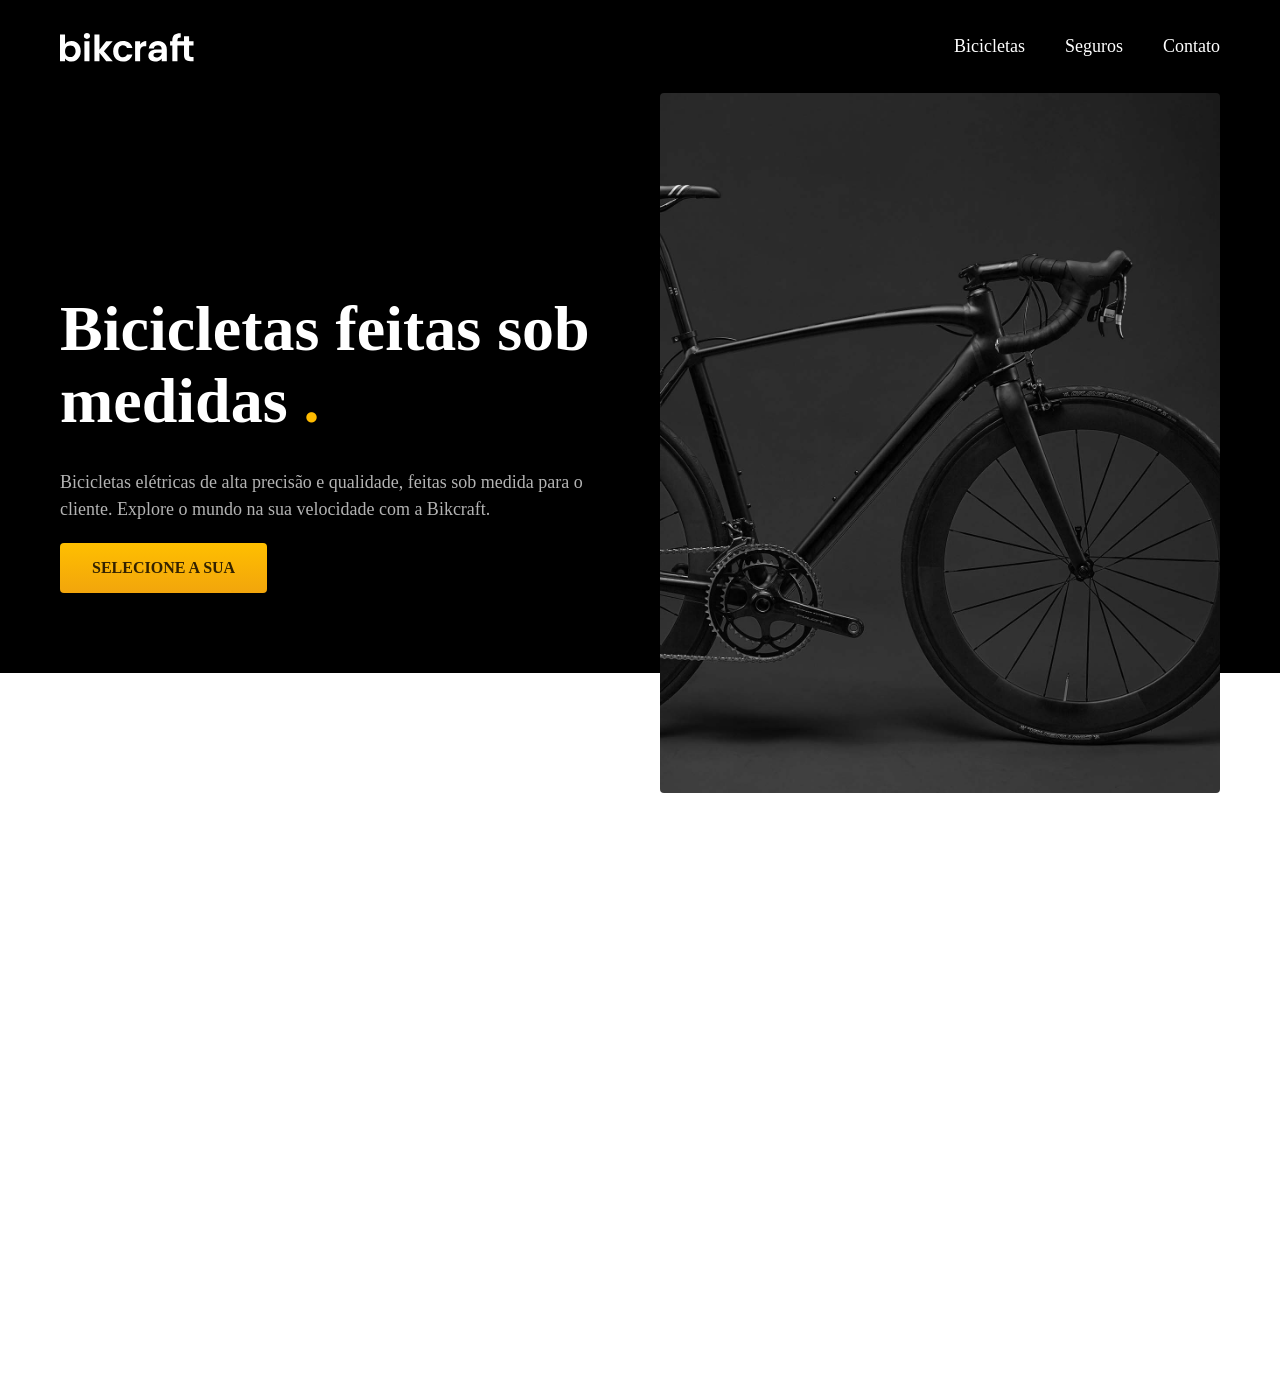
==== index.html @ 127b6e68 "import-css" ====
<!DOCTYPE html>
<html lang="pt-br">

<head>
  <meta charset="UTF-8">
  <meta name="viewport" content="width=device-width, initial-scale=1.0">
  <meta name="description" content="Bicicletas elétricas de alta precisão e qualidade,  feitas sob medida para o cliente. Explore o mundo na sua velocidade com a Bikcraft">
  <title>Bikcraft - Bicicletas Elétricas</title>
  <link rel="stylesheet" href="./css/style.css">
  <!-- <link rel="preconnect" href="https://fonts.googleapis.com">
  <link rel="preconnect" href="https://fonts.gstatic.com" crossorigin>
  <link href="https://fonts.googleapis.com/css2?family=Poppins:wght@400;600&family=Roboto:wdth,wght@400;500&display=swap" rel="stylesheet"> -->

</head>

<body>
  <header class="header-bg">
    <div class="header">
      <a href="./">
        <img src="./img/bikcraft.svg" alt="Bikcraft">
      </a>
      <nav aria-label="primaria">
        <ul class="header-menu">
          <li><a href="./bicicletas.html">Bicicletas</a></li>
          <li><a href="./seguros.html">Seguros</a></li>
          <li><a href="./contato.html">Contato</a></li>
        </ul>
      </nav>
    </div>
  </header>

  <main class="introducao-bg">
    <div class="introducao">
      <div class="introducao-conteudo">
        <h1>Bicicletas feitas sob medidas <span>.</span></h1>
        <p>Bicicletas elétricas de alta precisão e qualidade, feitas sob medida para o cliente. Explore o mundo na sua velocidade com a Bikcraft.</p>
        <a class="botao" href="./bicicleta.html">Selecione a sua</a>
      </div>
      <div>
        <img src="./img/fotos/introducao.jpg" alt="Bicicleta eletrica preta">
      </div>

    </div>

  </main>

</body>

</html>
---- css/style.css ----
@import url(./global/header.css);
@import url(./global/global.css);
@import url(./utilidades/componentes.css);

/*home*/
@import url(./home/introducao.css);
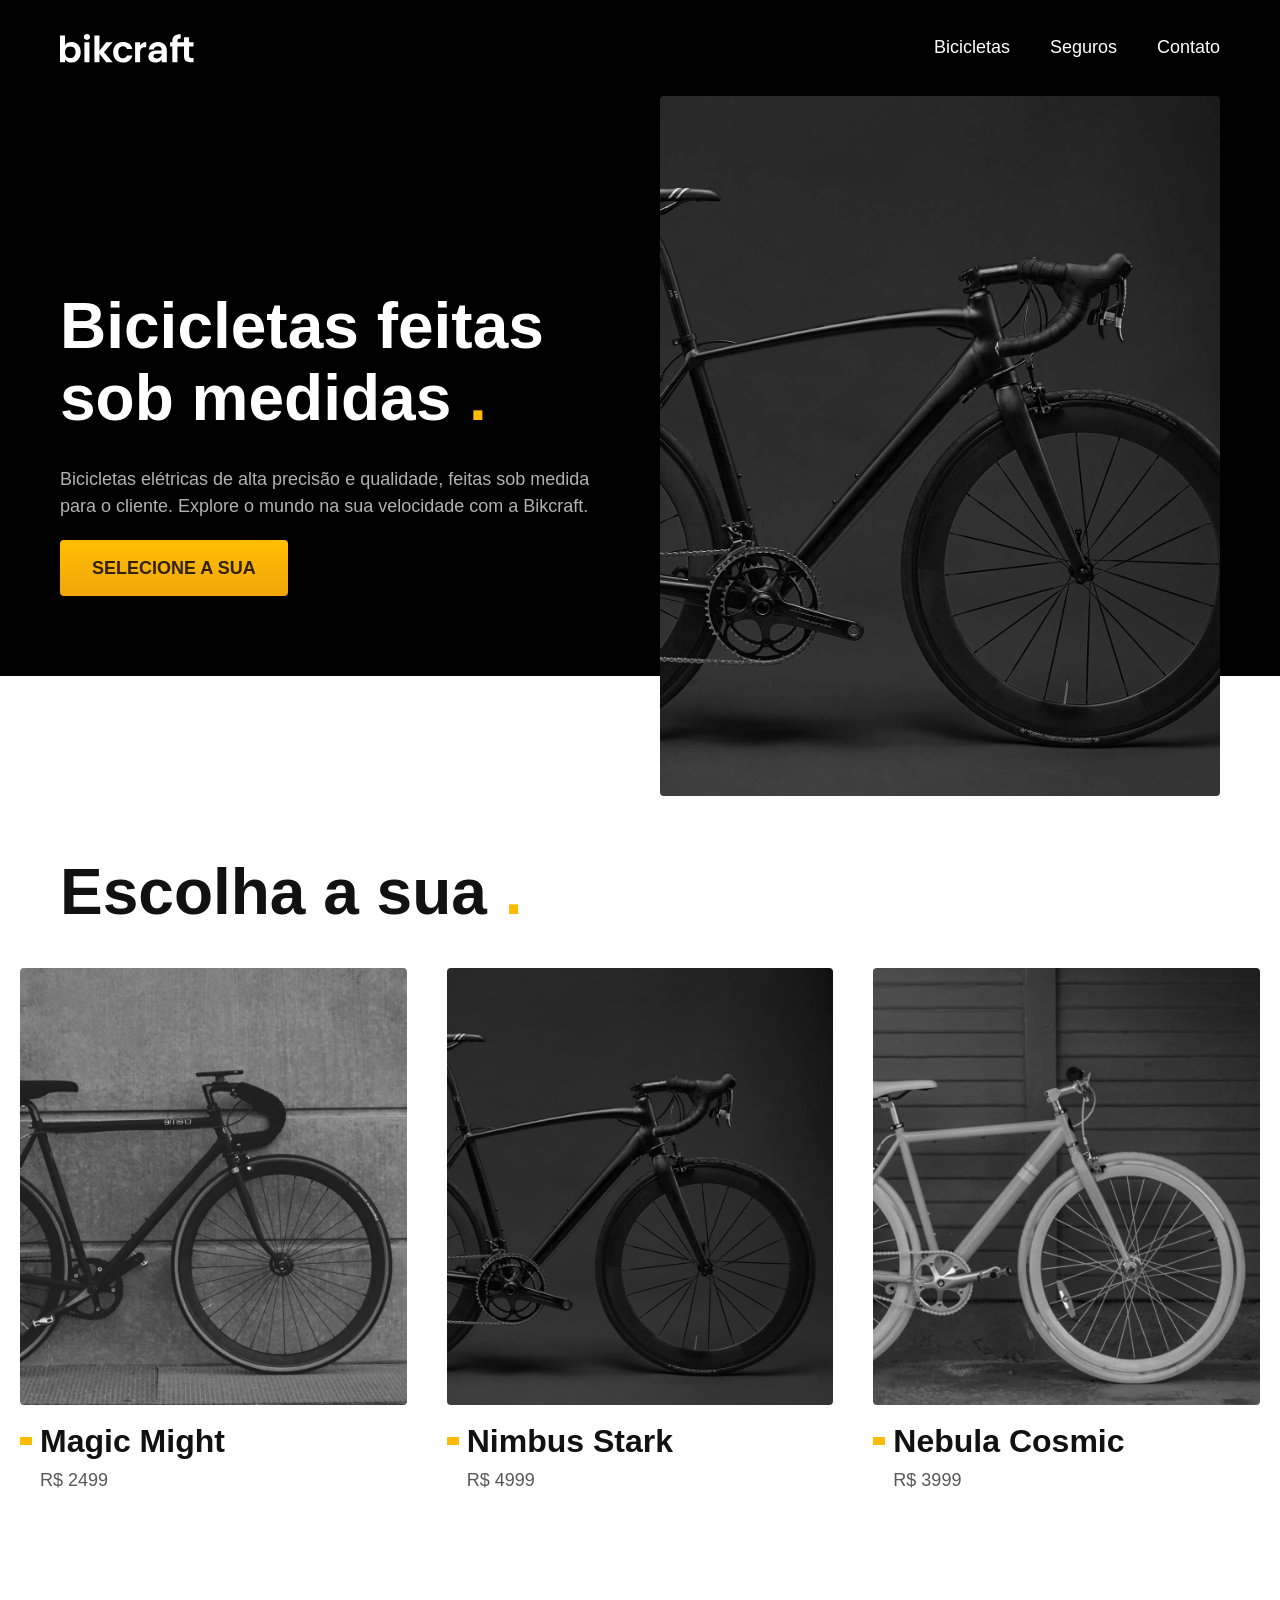
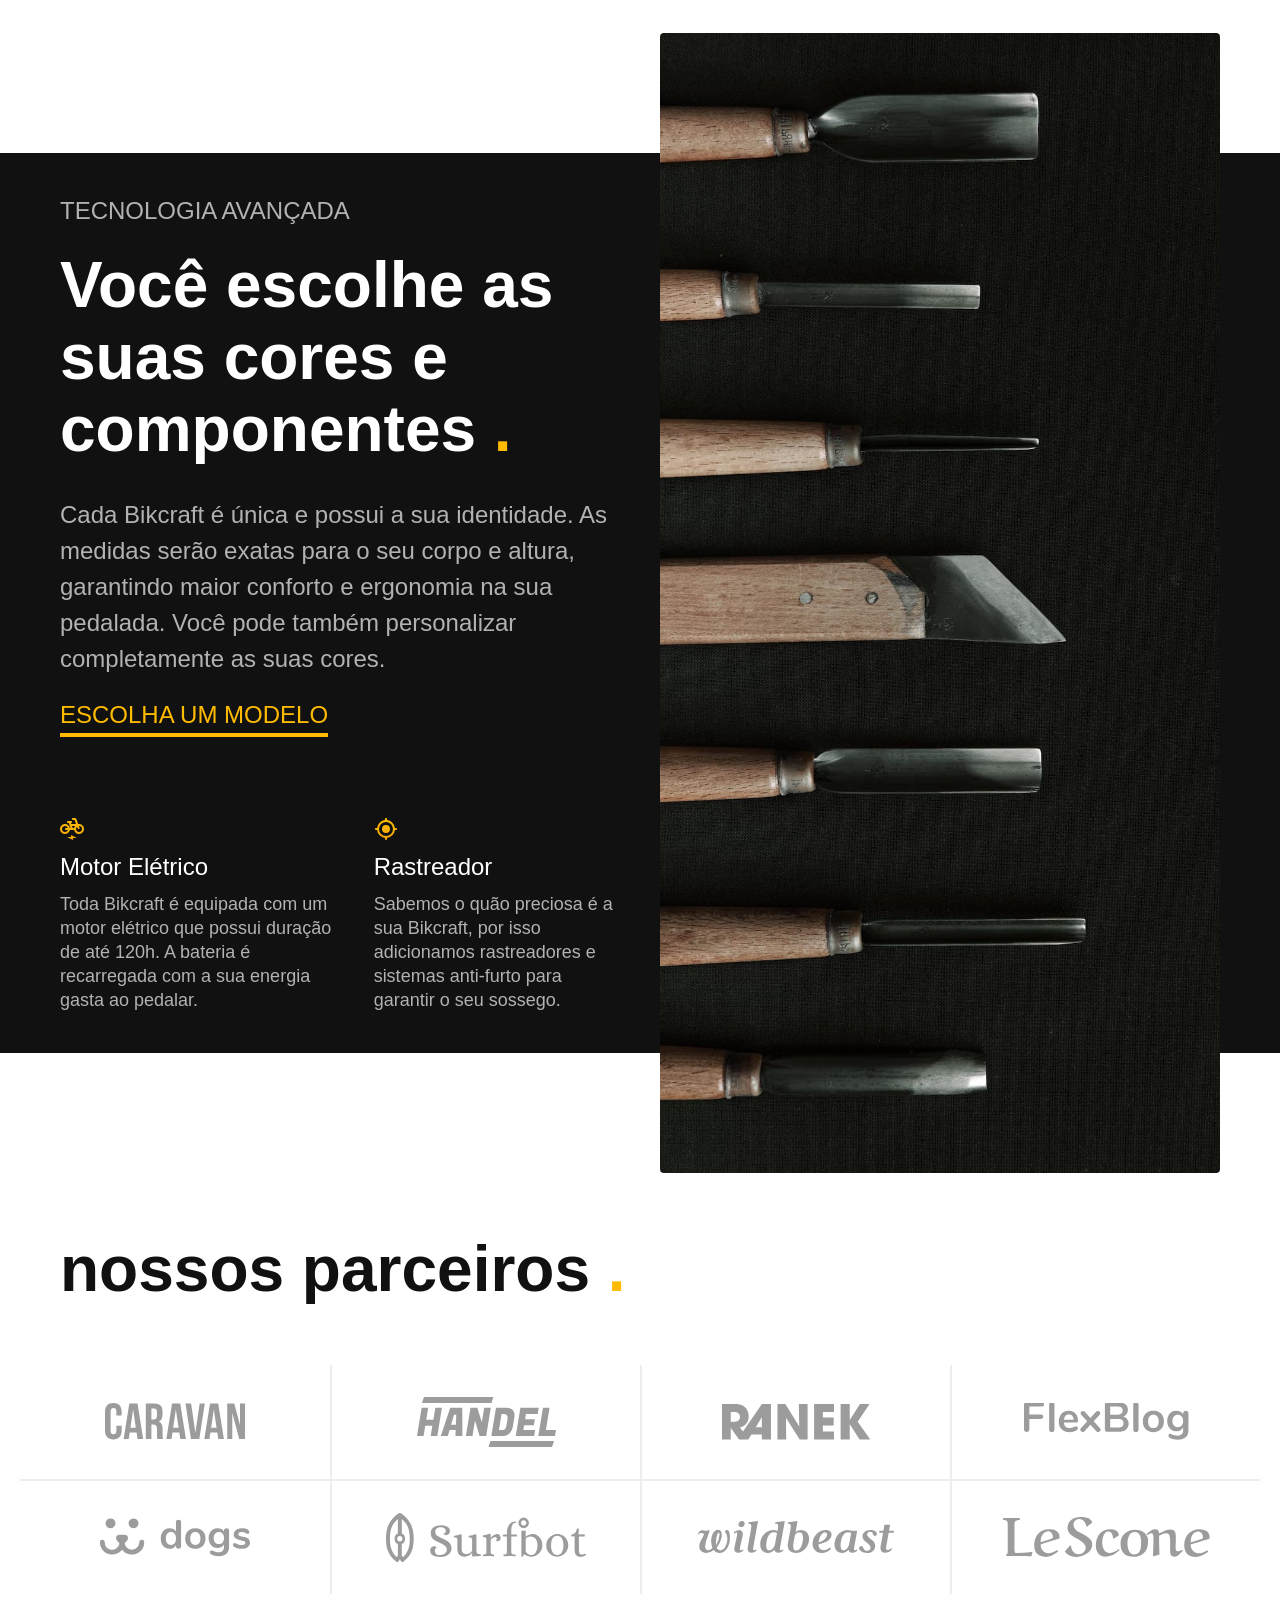
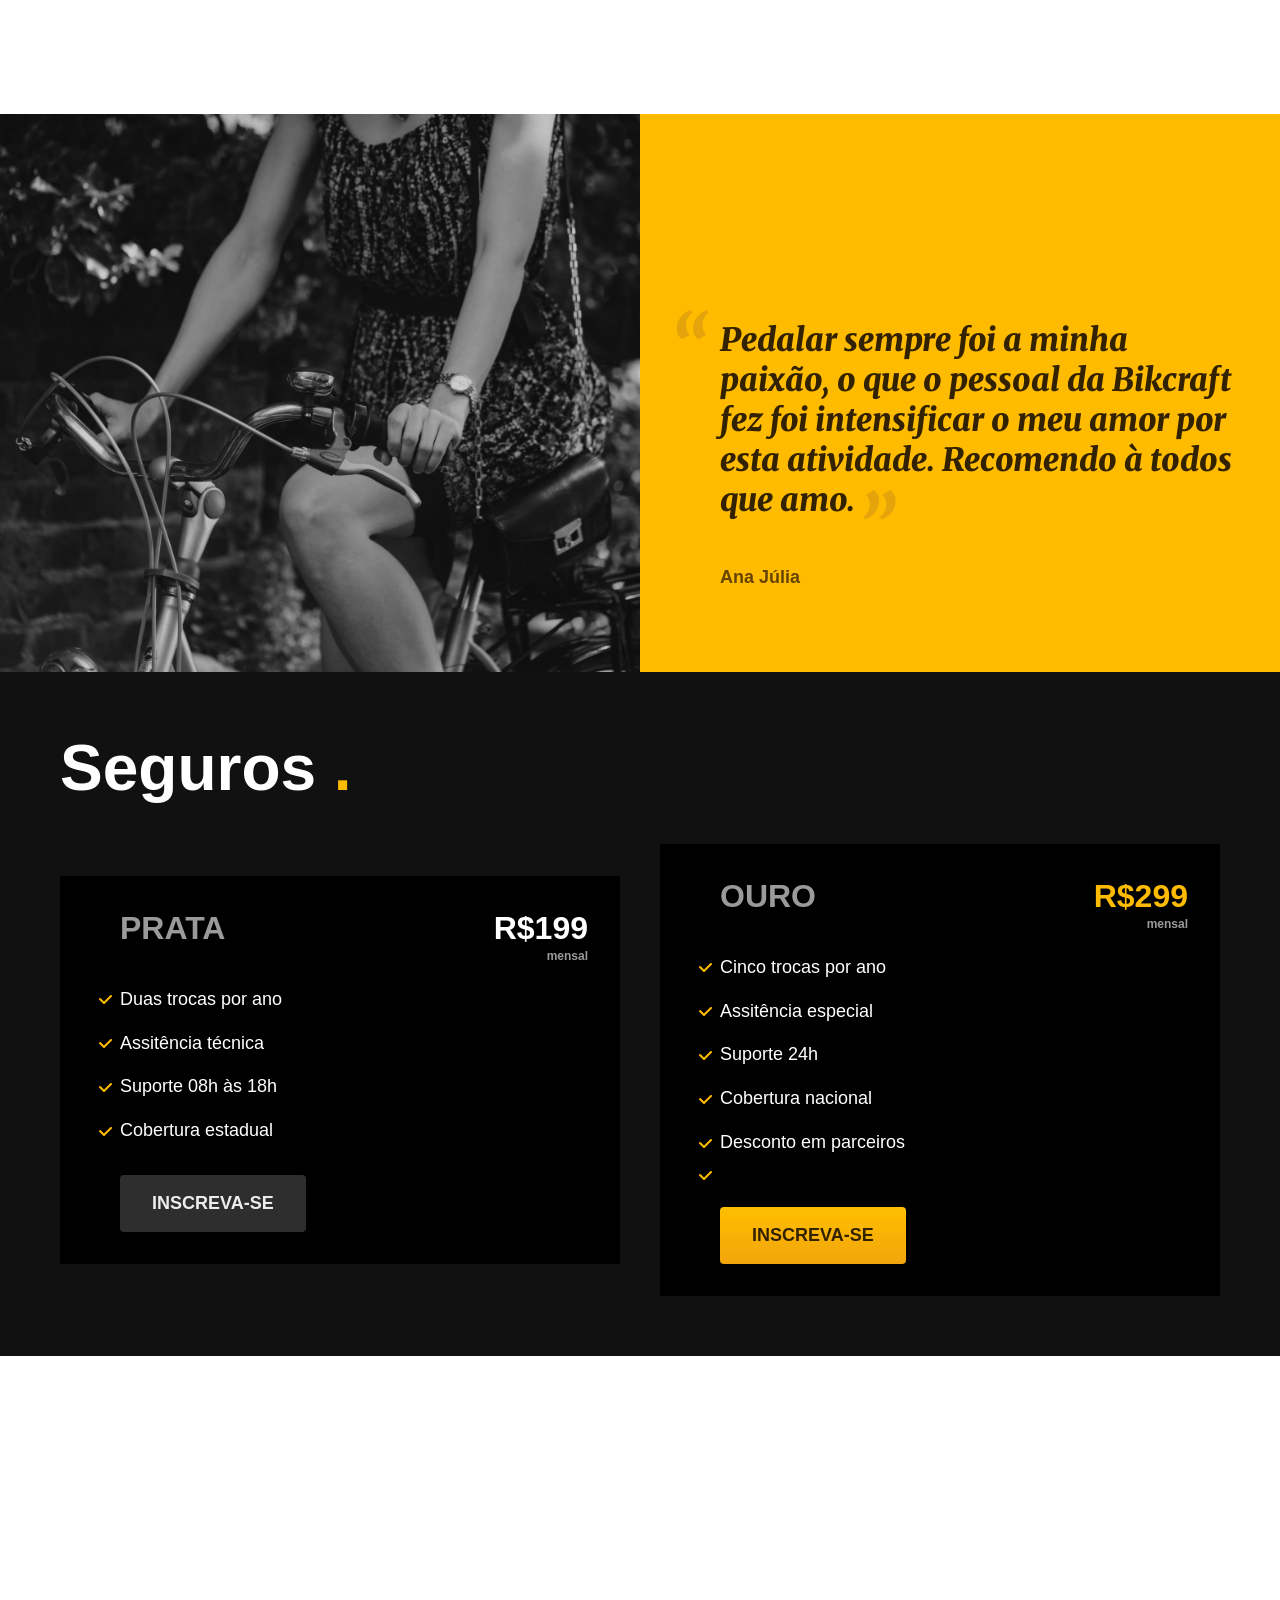
==== commit 2fdb9f07: "seguros" ====
--- a/index.html
+++ b/index.html
@@ -10,17 +10,20 @@
   <!-- <link rel="preconnect" href="https://fonts.googleapis.com">
   <link rel="preconnect" href="https://fonts.gstatic.com" crossorigin>
   <link href="https://fonts.googleapis.com/css2?family=Poppins:wght@400;600&family=Roboto:wdth,wght@400;500&display=swap" rel="stylesheet"> -->
+  <link rel="preconnect" href="https://fonts.googleapis.com">
+  <link rel="preconnect" href="https://fonts.gstatic.com" crossorigin>
+  <link href="https://fonts.googleapis.com/css2?family=Merriweather:ital,opsz,wght@1,18..144,900&display=swap" rel="stylesheet">
 
 </head>
 
 <body>
   <header class="header-bg">
-    <div class="header">
+    <div class="header container">
       <a href="./">
         <img src="./img/bikcraft.svg" alt="Bikcraft">
       </a>
       <nav aria-label="primaria">
-        <ul class="header-menu">
+        <ul class="header-menu font-1-m cor-0">
           <li><a href="./bicicletas.html">Bicicletas</a></li>
           <li><a href="./seguros.html">Seguros</a></li>
           <li><a href="./contato.html">Contato</a></li>
@@ -30,19 +33,139 @@
   </header>
 
   <main class="introducao-bg">
-    <div class="introducao">
+    <div class="introducao container">
       <div class="introducao-conteudo">
-        <h1>Bicicletas feitas sob medidas <span>.</span></h1>
-        <p>Bicicletas elétricas de alta precisão e qualidade, feitas sob medida para o cliente. Explore o mundo na sua velocidade com a Bikcraft.</p>
+        <h1 class="font-1-xxl cor-0">Bicicletas feitas sob medidas <span class="cor-p1">.</span></h1>
+        <p class="font-2-l cor-5">Bicicletas elétricas de alta precisão e qualidade, feitas sob medida para o cliente. Explore o mundo na sua velocidade com a Bikcraft.</p>
         <a class="botao" href="./bicicleta.html">Selecione a sua</a>
       </div>
       <div>
         <img src="./img/fotos/introducao.jpg" alt="Bicicleta eletrica preta">
       </div>
+    </div>
+  </main>
 
+  <article class="bicicletas-lista">
+    <h2 class=" container font-1-xxl">Escolha a sua <span class="cor-p1">.</span></h2>
+    <ul>
+      <li>
+        <img src="./img/bicicletas/magic-home.jpg" alt="bicicleta-preta">
+
+        <a href="./bicicletas/magic.html">
+          <h3 class="font-1-xl cor-11">Magic Might</h3>
+          <span class="font-2-m cor-8">R$ 2499</span>
+        </a>
+      </li>
+
+      <li>
+        <a href="./bicicletas/nimbus.html">
+          <img src="./img/bicicletas/nimbus-home.jpg" alt="bicicleta-preta">
+          <h3 class="font-1-xl cor-11">Nimbus Stark</h3>
+          <span class="font-2-m cor-8">R$ 4999</span>
+        </a>
+      </li>
+
+      <li>
+        <a href="./bicicletas/nebula.html">
+          <img src="./img/bicicletas/nebula-home.jpg" alt="bicicleta-preta">
+          <h3 class="font-1-xl cor-11">Nebula Cosmic</h3>
+          <span class="font-2-m cor-8">R$ 3999</span>
+        </a>
+      </li>
+    </ul>
+  </article>
+
+  <article class="tecnologia-bg">
+    <div class="tecnologia container">
+      <div class="tecnologia-conteudo">
+        <span class="cor-5 font-2-l-b">Tecnologia Avançada</span>
+        <h2 class="cor-0 font-1-xxl">Você escolhe as suas cores e componentes <span class="cor-p1">.</span></h2>
+        <p class="cor-5 font-2-l">Cada Bikcraft é única e possui a sua identidade. As medidas serão exatas para o seu corpo e altura, garantindo maior conforto e ergonomia na sua pedalada. Você pode também personalizar completamente as suas cores.
+        </p>
+        <a class=" link" href="./bicicletas.html">Escolha um modelo</a>
+        <div class="tecnologia-vantagens">
+          <div>
+            <img src="./img/icones/eletrica.svg" alt="">
+            <h3 class="cor-0 font-1-l">Motor Elétrico</h3>
+            <p class="cor-5 font-2-m">Toda Bikcraft é equipada com um motor elétrico que possui duração de até 120h. A bateria é recarregada com a sua energia gasta ao pedalar.
+            </p>
+          </div>
+          <div>
+            <img src="./img/icones/rastreador.svg" alt="">
+            <h3 class="cor-0 font-1-l">Rastreador</h3>
+            <p class="cor-5 font-2-m">Sabemos o quão preciosa é a sua Bikcraft, por isso adicionamos rastreadores e sistemas anti-furto para garantir o seu sossego.
+            </p>
+          </div>
+        </div>
+      </div>
+      <div class="tecnologia-imagem">
+        <img src="./img/fotos/tecnologia.jpg" alt="">
+      </div>
+    </div>
+  </article>
+
+  <section class="parceiros" aria-label="Nossos Parceiros">
+    <h2 class=" container font-1-xxl">nossos parceiros <span class="cor-p1">.</h2>
+
+    <ul>
+      <li><img src="./img/parceiros/caravan.svg" alt="caravan"></li>
+      <li><img src="./img/parceiros/handel.svg" alt="handel"></li>
+      <li><img src="./img/parceiros/ranek.svg" alt="ranek"></li>
+      <li><img src="./img/parceiros/flexblog.svg" alt="Flexbog"></li>
+      <li><img src="./img/parceiros/dogs.svg" alt="dogs"></li>
+      <li><img src="./img/parceiros/surfbot.svg" alt="surfbot"></li>
+      <li><img src="./img/parceiros/wildbeast.svg" alt="wildbeast"></li>
+      <li><img src="./img/parceiros/lescone.svg" alt="lescone"></li>
+    </ul>
+  </section>
+
+  <section class="depoimento" aria-label="depoimento">
+    <div>
+      <img src="./img/fotos/depoimento.jpg" alt="Pessoa pedalando uma bicicleta bikcraft">
+    </div>
+    <div class="depoimento-conteudo">
+      <blockquote class="cor-p5 font-1-xl">
+        <p> Pedalar sempre foi a minha paixão, o que o pessoal da Bikcraft fez foi intensificar o meu amor por esta atividade. Recomendo à todos que amo.
+        </p>
+        <span class="cor-p4 font-1-m-b">Ana Júlia</span>
+      </blockquote>
+    </div>
+  </section>
+
+  <article class="seguros-bg">
+    <div class="seguros container">
+      <h2 class="cor-0 font-1-xxl">Seguros <span class="cor-p1">.</span></h2>
+      <div class="seguros-item">
+        <h3 class="cor-6 font-1-xl">PRATA</h3>
+        <span class="font-1-xl cor-0">R$199 <span class="cor-6 font-1-xs">mensal</span></span>
+        <ul class="cor-0 font-1-m">
+          <li>Duas trocas por ano</li>
+          <li>Assitência técnica</li>
+          <li>Suporte 08h às 18h</li>
+          <li>Cobertura estadual</li>
+        </ul>
+        <a class="botao secundario" href="./orcamento.html">Inscreva-se</a>
+      </div>
+
+      <div class="seguros-item">
+        <h3 class="cor-6 font-1-xl">OURO</h3>
+        <span class="font-1-xl cor-p1">R$299 <span class="cor-6 font-1-xs">mensal</span></span>
+        <ul class="cor-0 font-1-m">
+          <li>Cinco trocas por ano</li>
+          <li>Assitência especial</li>
+          <li>Suporte 24h</li>
+          <li>Cobertura nacional</li>
+          <li>Desconto em parceiros</li>
+          <li></li>
+
+
+        </ul>
+        <a class="botao" href="./orcamento.html">Inscreva-se</a>
+      </div>
     </div>
 
-  </main>
+
+  </article>
 
 </body>
 
--- a/css/style.css
+++ b/css/style.css
@@ -1,6 +1,20 @@
 @import url(./global/header.css);
+@import url(./utilidades/tipografia.css);
+@import url(./utilidades/cores.css);
+
 @import url(./global/global.css);
+
+/*utilidades*/
 @import url(./utilidades/componentes.css);
 
 /*home*/
 @import url(./home/introducao.css);
+@import url(./home/tecnologia.css);
+@import url(./home/parceiros.css);
+@import url(./home/depoimento.css);
+
+/*bicicletas*/
+@import url(./bicicletas/bicicletas-lista.css);
+
+/*seguros*/
+@import url(./seguros/seguros.css);
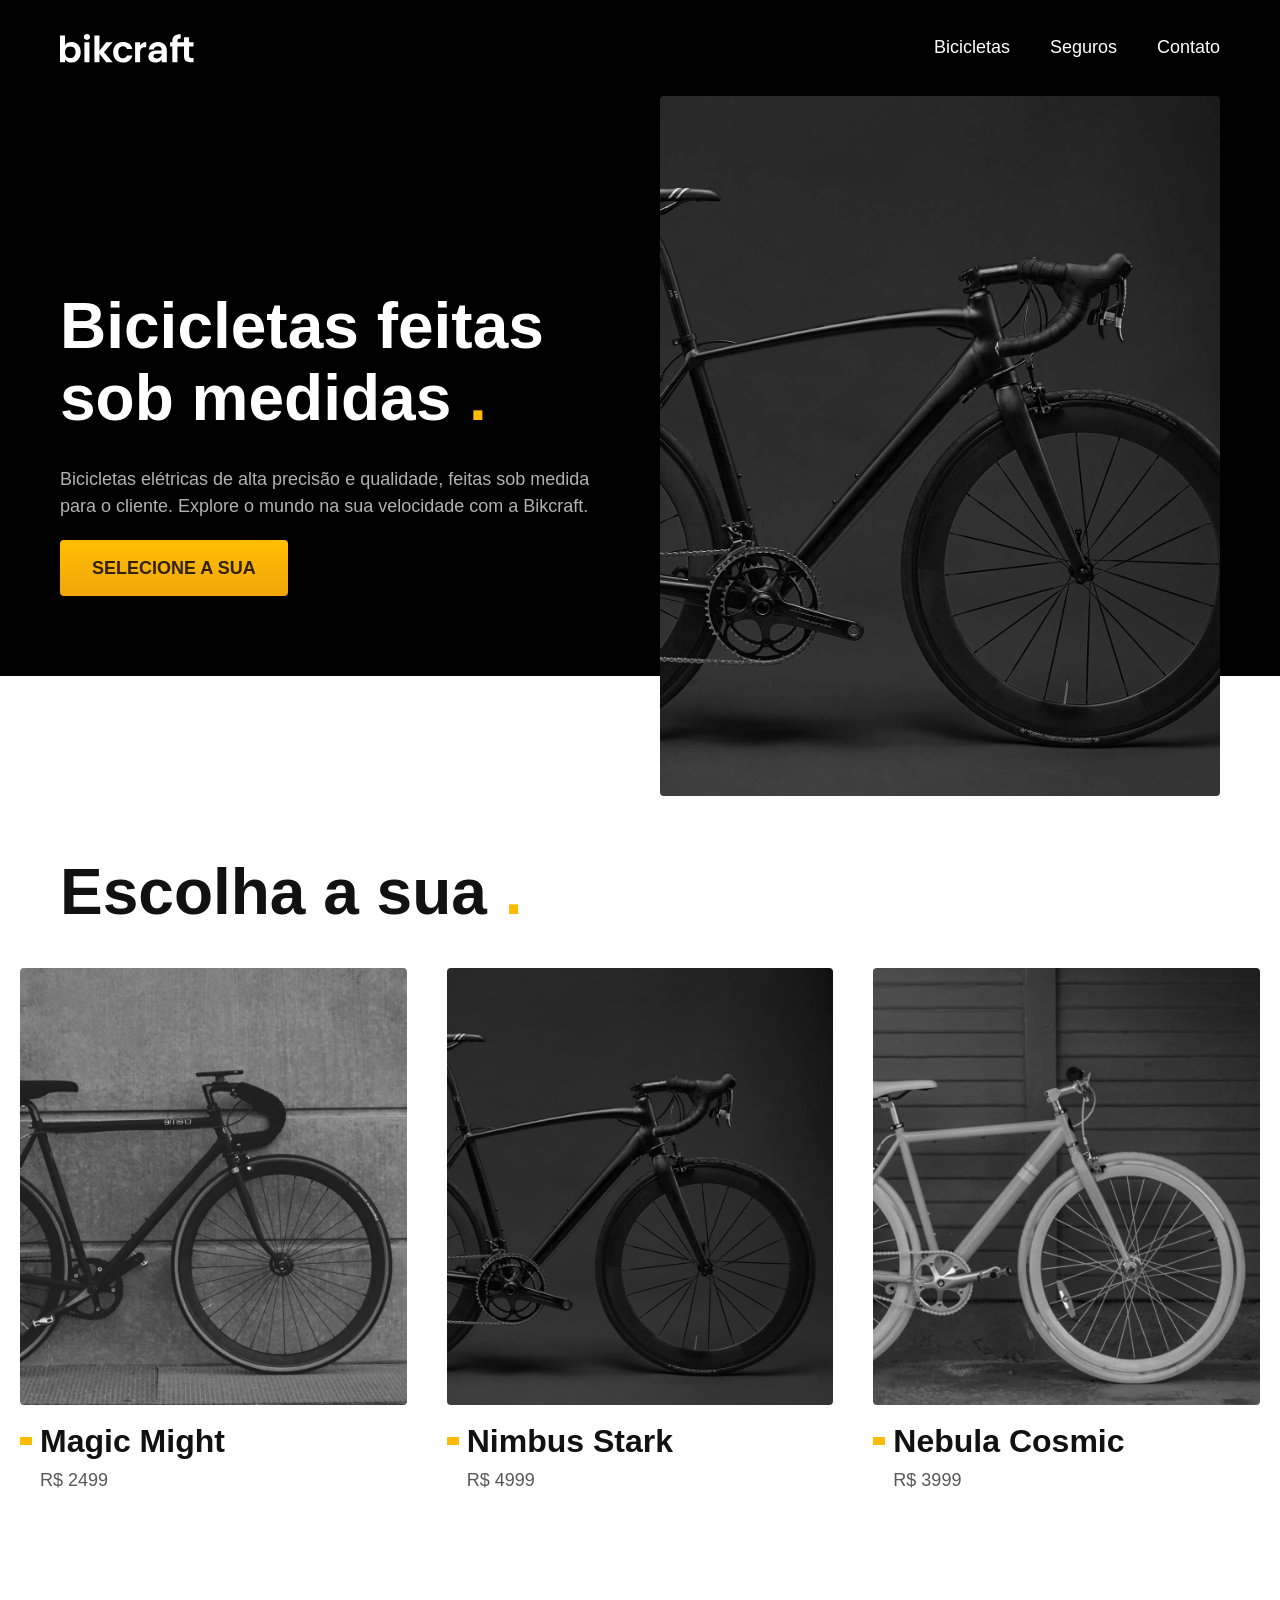
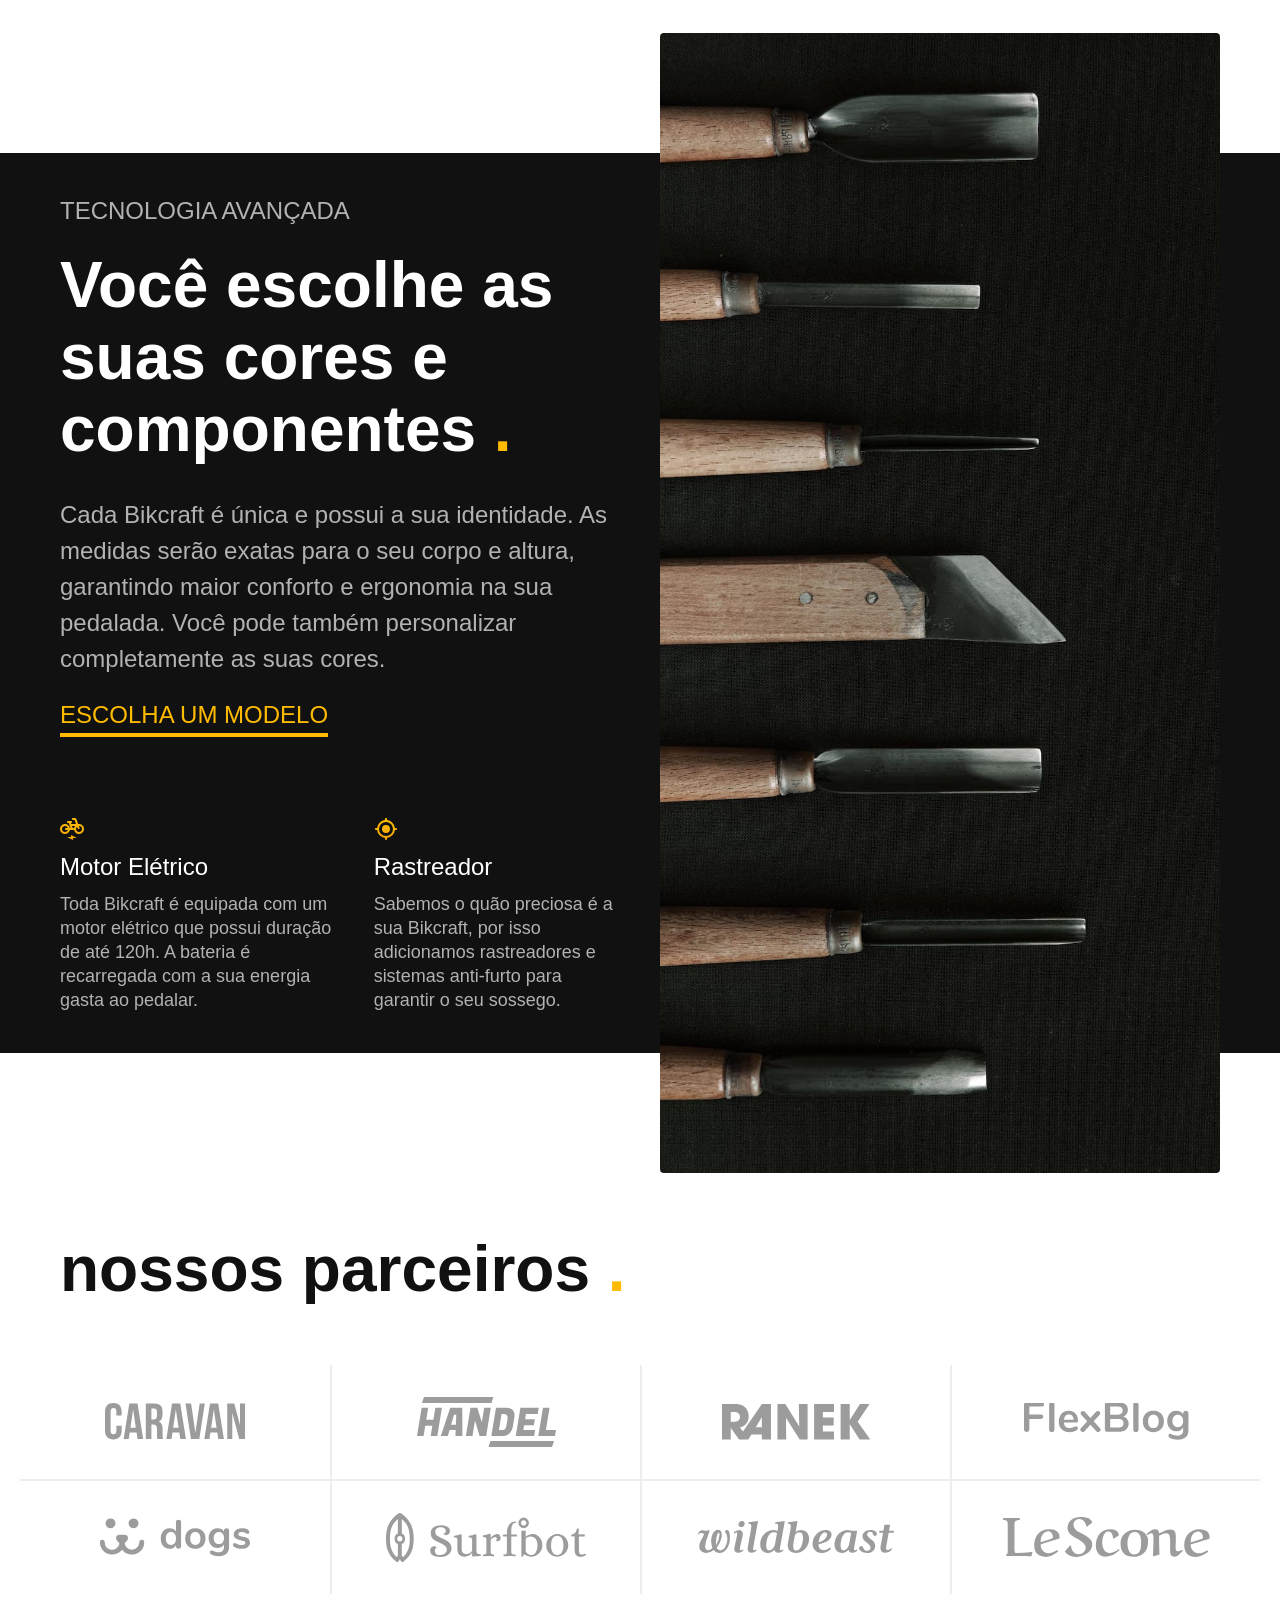
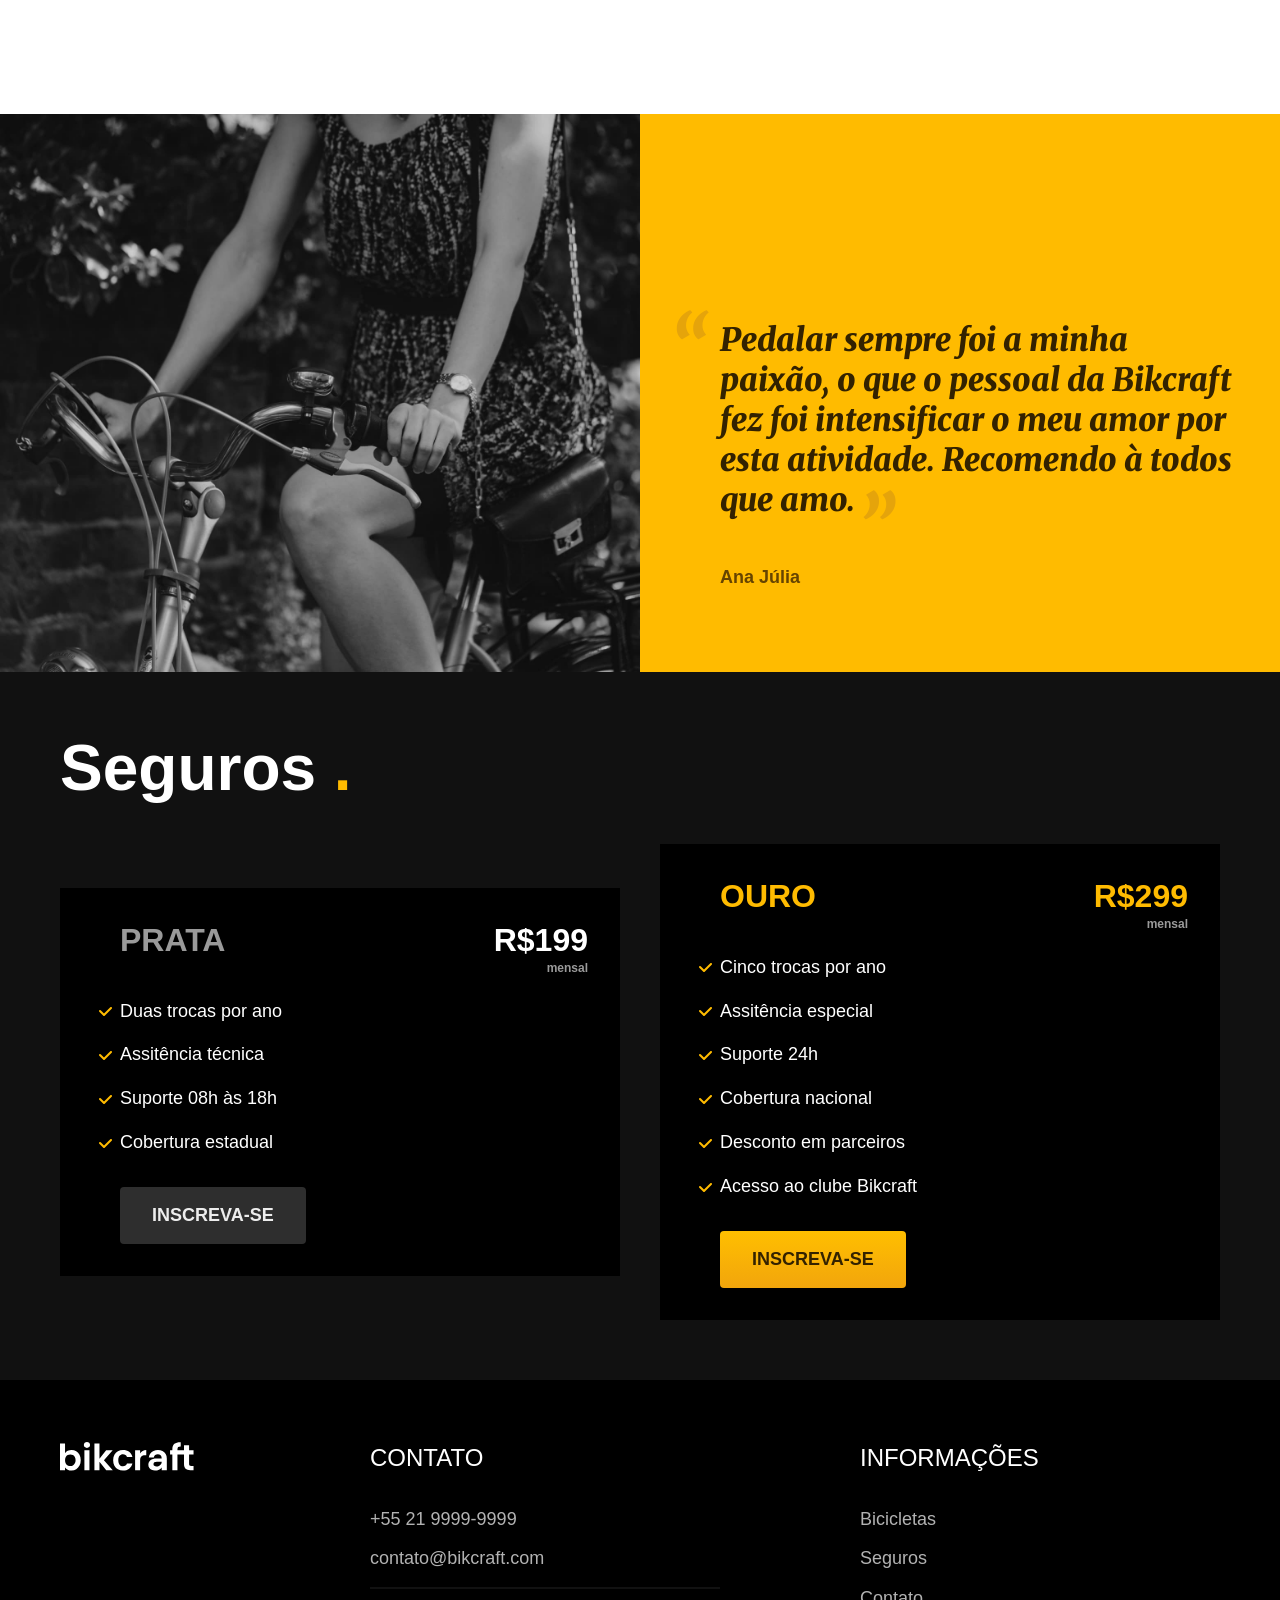
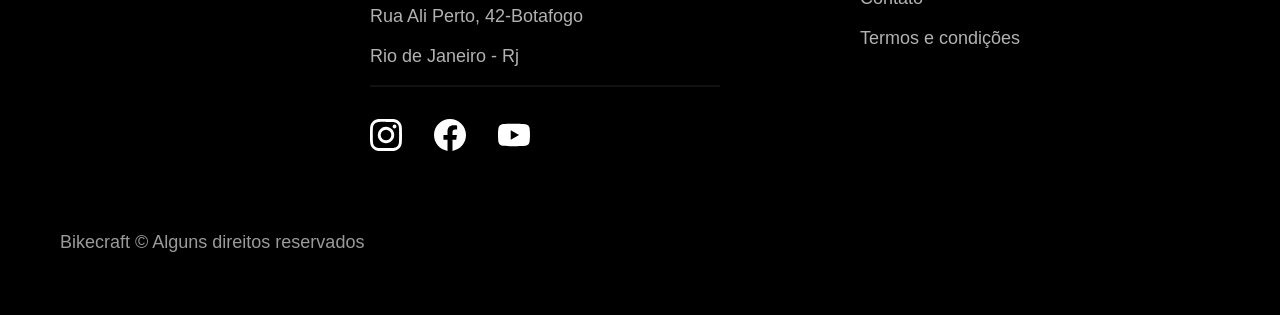
==== commit 2d1eed66: "footer" ====
--- a/index.html
+++ b/index.html
@@ -148,7 +148,7 @@
       </div>
 
       <div class="seguros-item">
-        <h3 class="cor-6 font-1-xl">OURO</h3>
+        <h3 class="cor-p1 font-1-xl">OURO</h3>
         <span class="font-1-xl cor-p1">R$299 <span class="cor-6 font-1-xs">mensal</span></span>
         <ul class="cor-0 font-1-m">
           <li>Cinco trocas por ano</li>
@@ -156,17 +156,53 @@
           <li>Suporte 24h</li>
           <li>Cobertura nacional</li>
           <li>Desconto em parceiros</li>
-          <li></li>
+          <li>Acesso ao clube Bikcraft</li>
 
 
         </ul>
         <a class="botao" href="./orcamento.html">Inscreva-se</a>
       </div>
     </div>
-
-
   </article>
 
+  <footer class="footer-bg">
+    <div class="footer container">
+      <img src="./img/bikcraft.svg" alt="Bikcraft">
+      <div class="footer-contato">
+        <h3 class="font-2-l-b cor-0">Contato</h3>
+        <ul class="cor-5 font-2-m">
+          <li><a href="tel:+552199999999">+55 21 9999-9999</a></li>
+          <li><a href="mailto:contato@bikcraft.com">contato@bikcraft.com</a></li>
+          <li>Rua Ali Perto, 42-Botafogo</li>
+          <li>Rio de Janeiro - Rj</li>
+        </ul>
+        <div class="footer-redes">
+          <a href="./">
+            <img src="./img/redes/instagram.svg" alt="instagram">
+          </a>
+          <a href="./">
+            <img src="./img/redes/facebook.svg" alt="facebook">
+          </a>
+          <a href="./">
+            <img src="./img/redes/youtube.svg" alt="facebook">
+          </a>
+        </div>
+      </div>
+      <div class="footer-informacoes">
+        <h3 class="font-2-l-b cor-0">Informações</h3>
+        <nav>
+          <ul class="font-1-m cor-5">
+            <li><a href="./bicicletas.html">Bicicletas</a></li>
+            <li><a href="./seguros.html">Seguros</a></li>
+            <li><a href="./contato.html">Contato</a></li>
+            <li><a href="./termos.html">Termos e condições</a></li>
+          </ul>
+        </nav>
+      </div>
+      <p class=" footer-copy cor-6 font-2-m">Bikecraft © Alguns direitos reservados</p>
+    </div>
+  </footer>
+
 </body>
 
 </html>
--- a/css/style.css
+++ b/css/style.css
@@ -1,8 +1,10 @@
-@import url(./global/header.css);
 @import url(./utilidades/tipografia.css);
 @import url(./utilidades/cores.css);
 
+/*global */
 @import url(./global/global.css);
+@import url(./global/header.css);
+@import url(./global/footer.css);
 
 /*utilidades*/
 @import url(./utilidades/componentes.css);
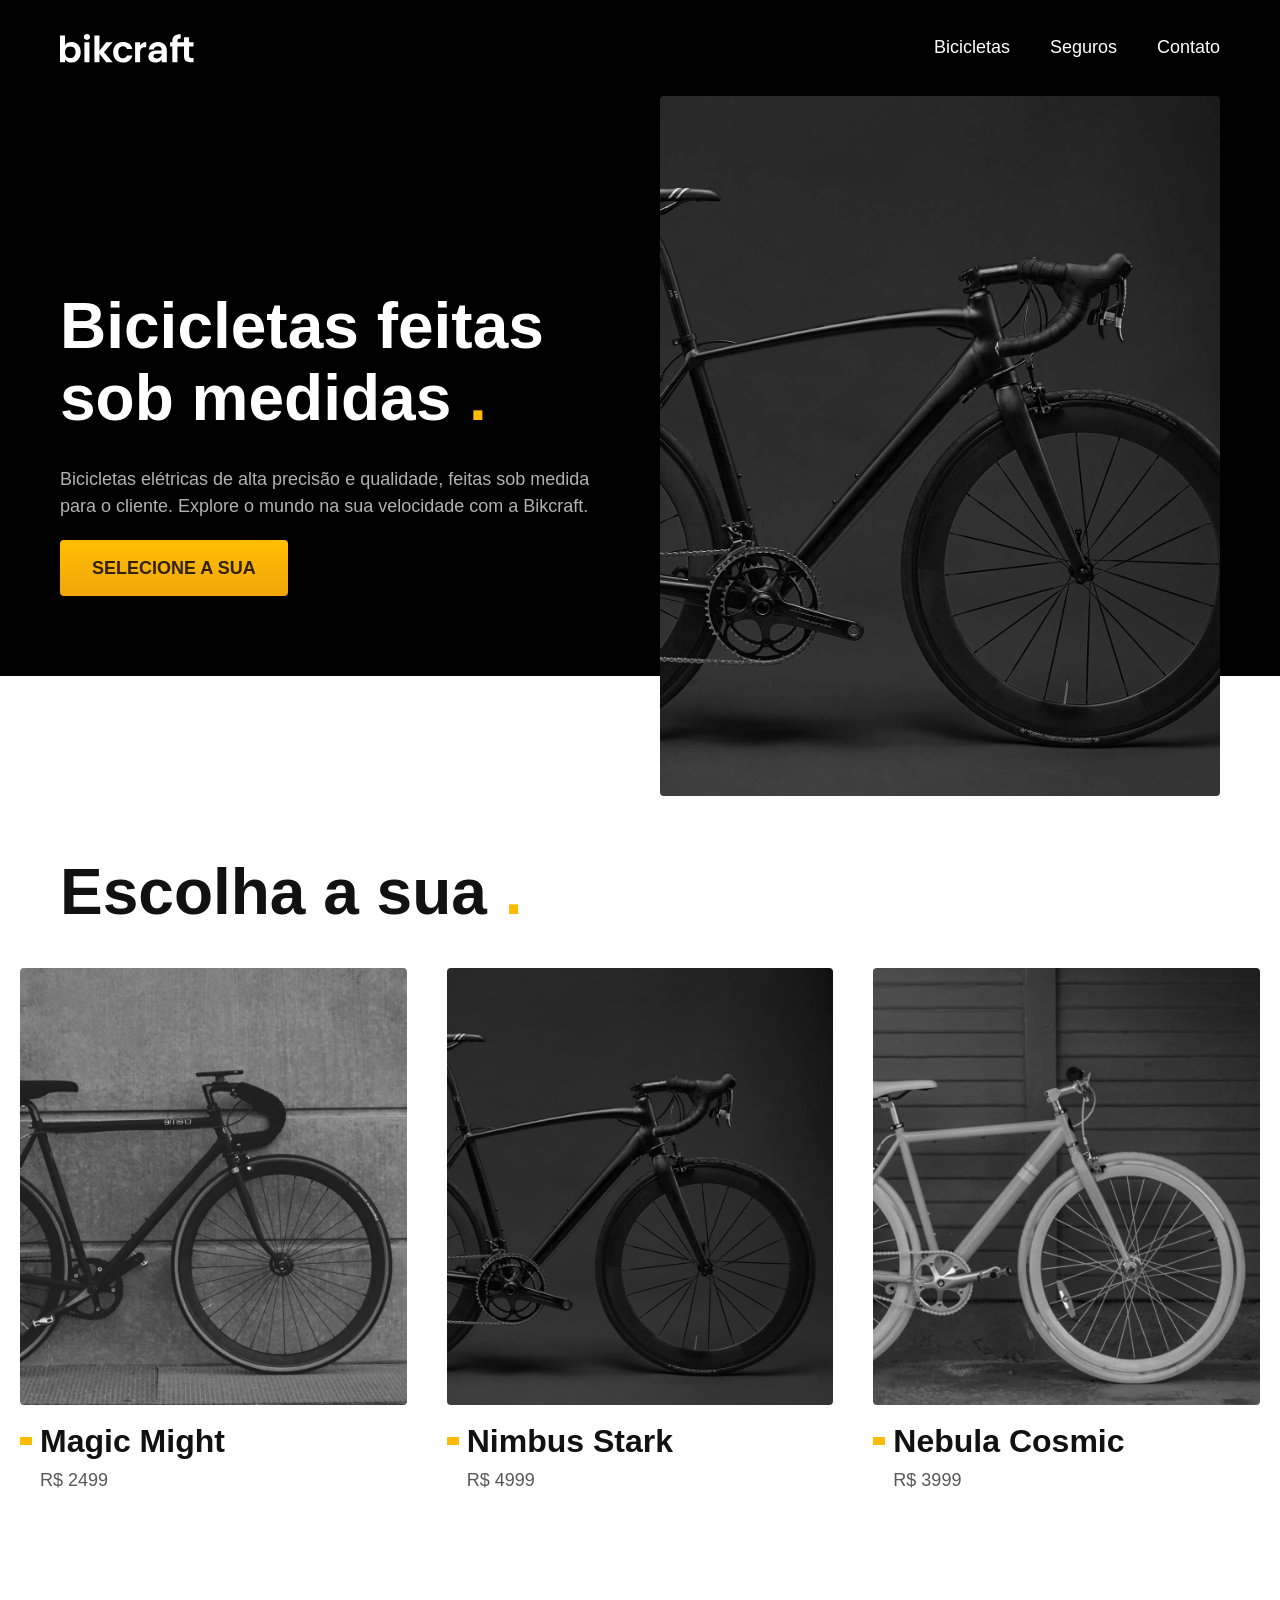
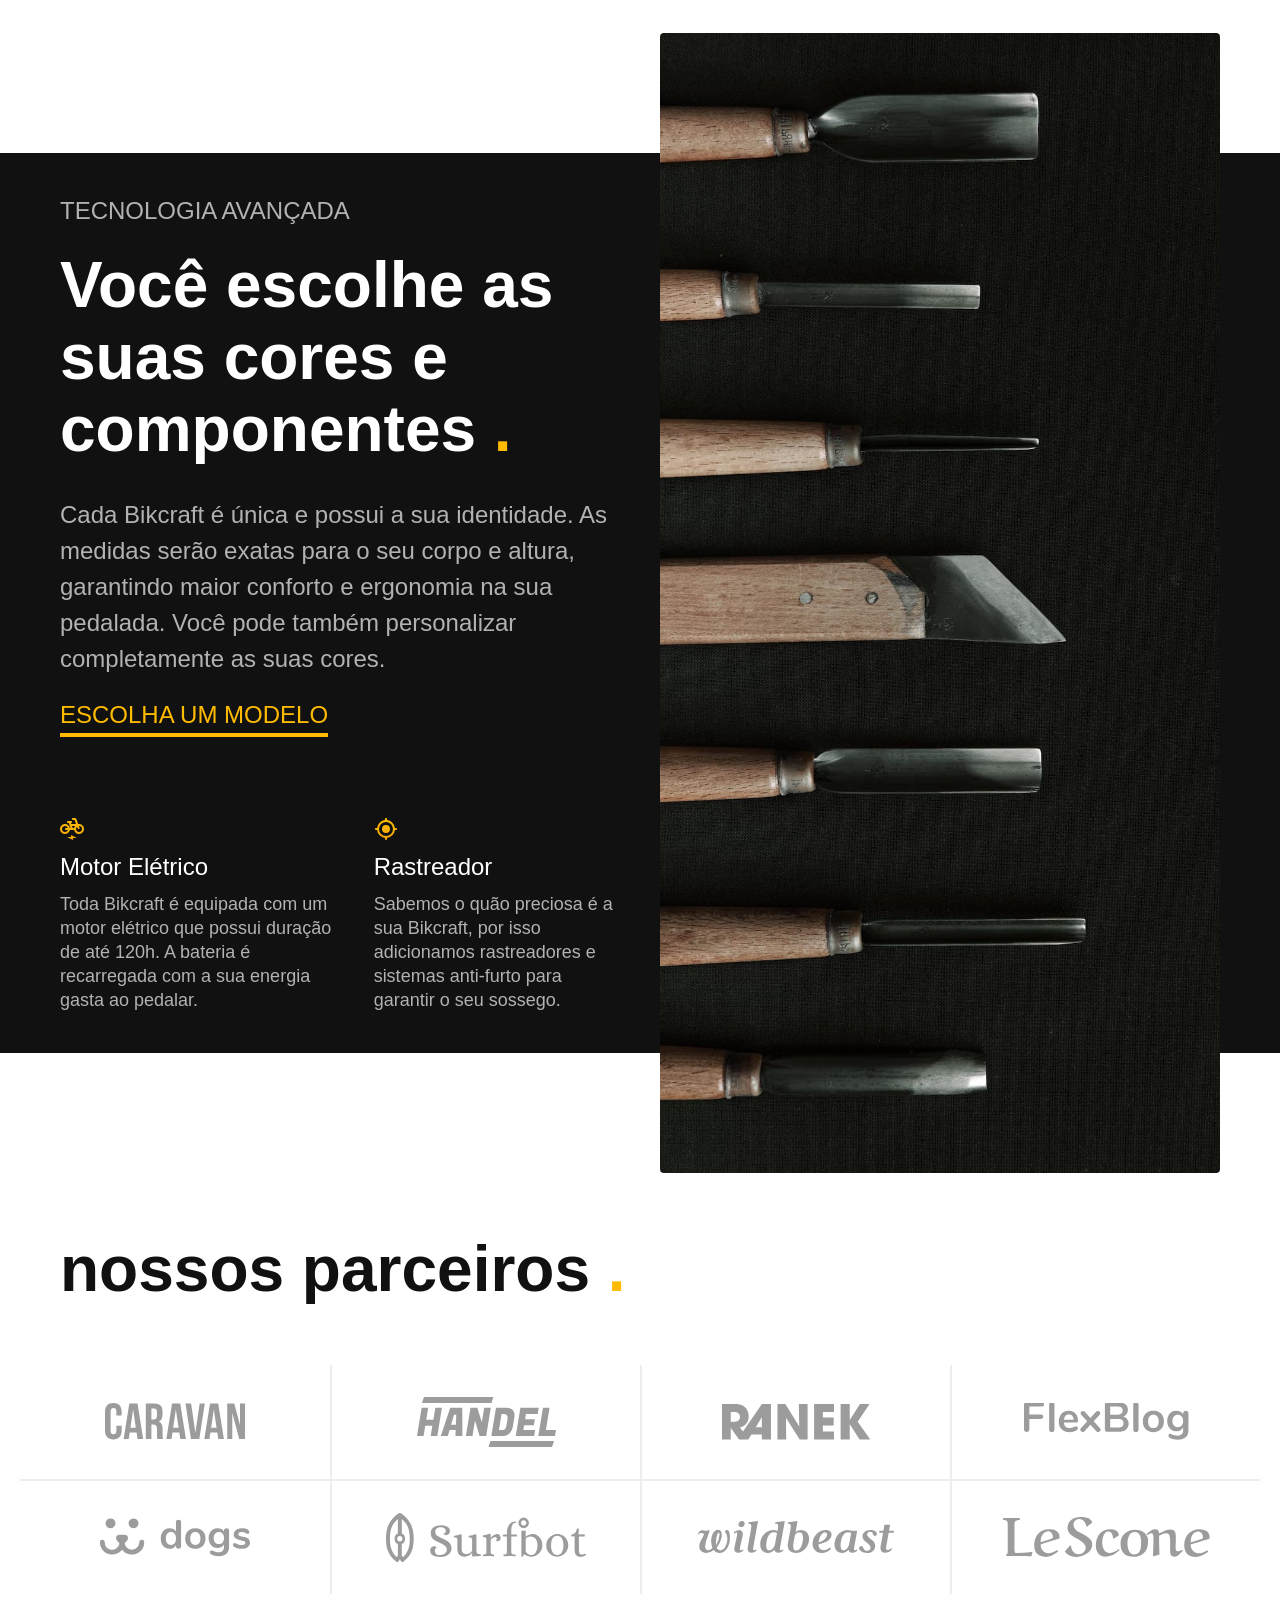
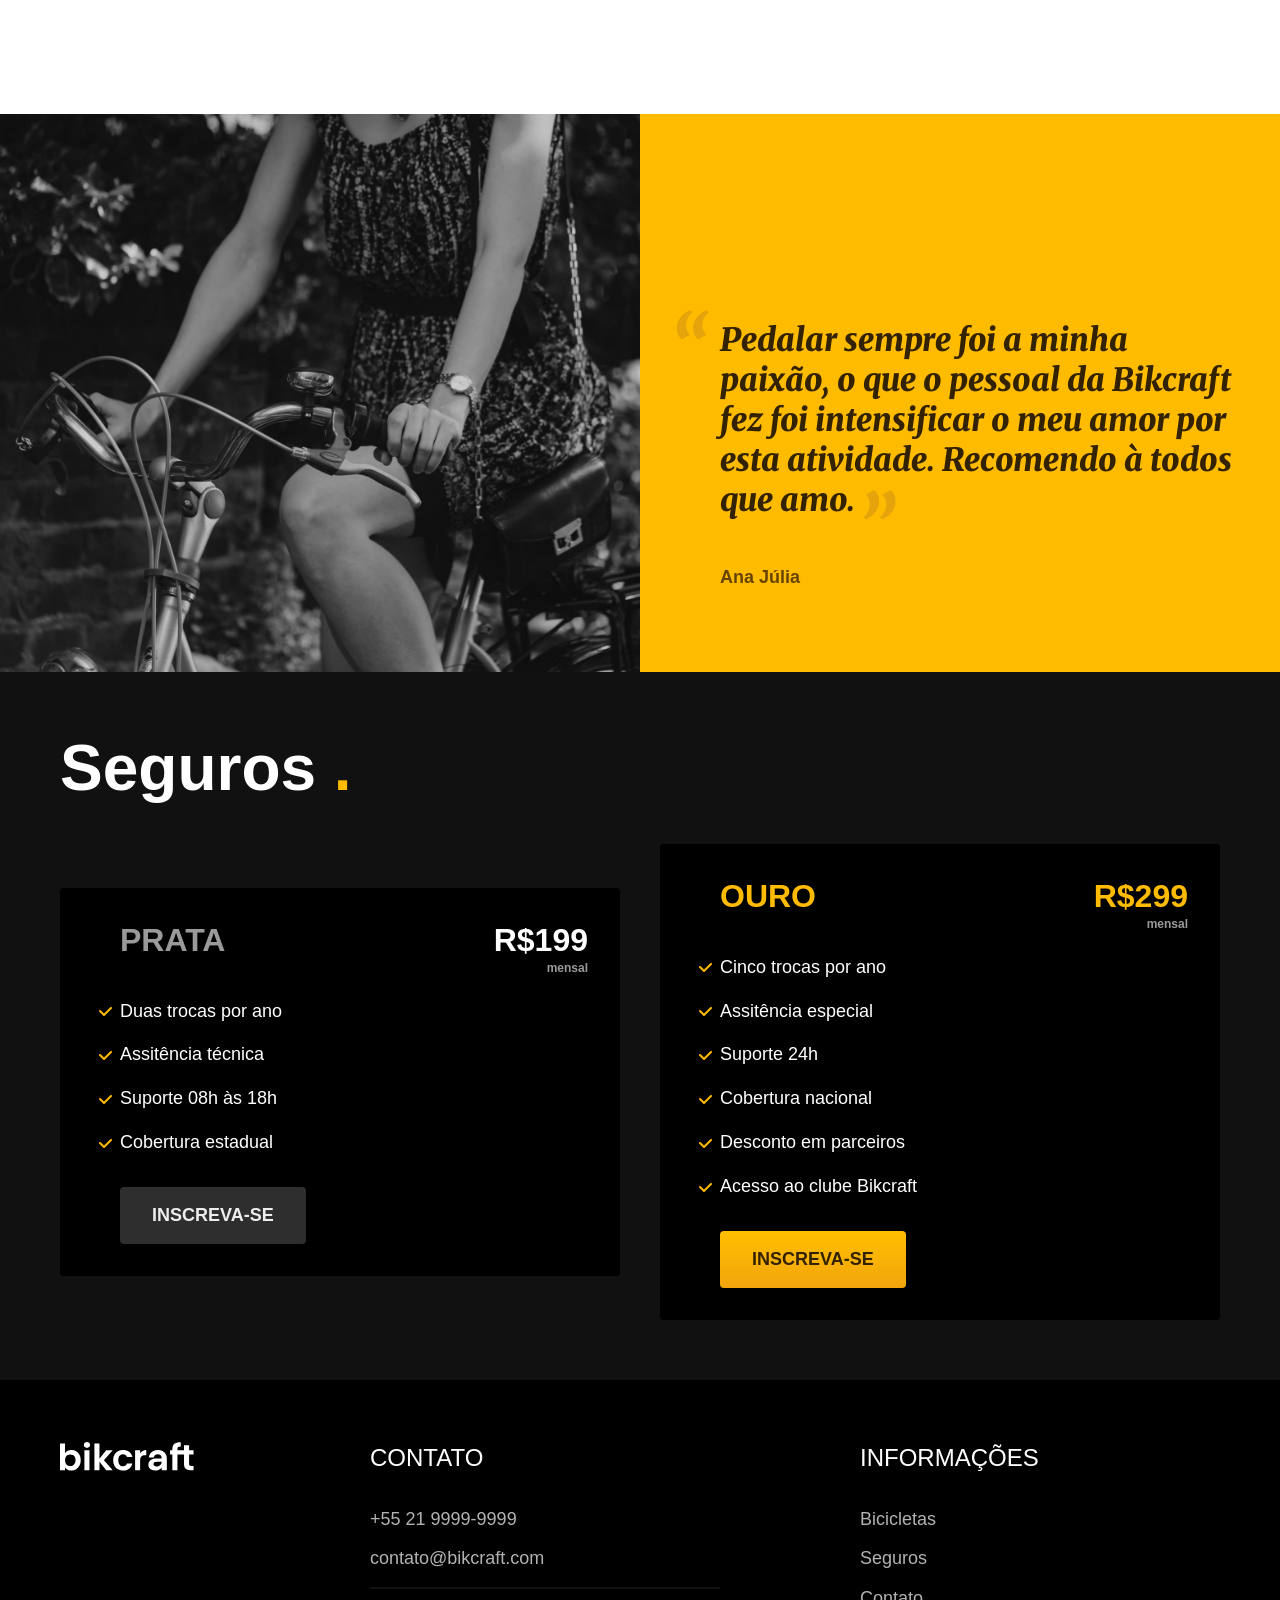
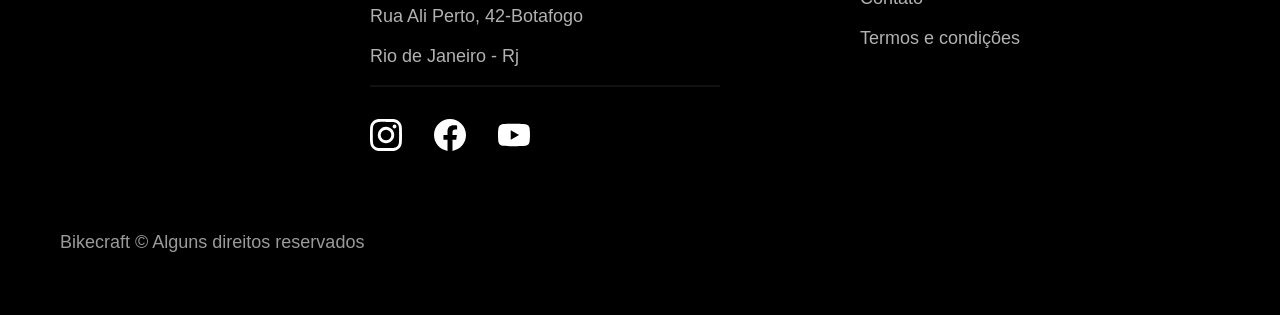
==== commit 6d929e0d: "seguros-peguntas" ====
--- a/index.html
+++ b/index.html
@@ -157,8 +157,6 @@
           <li>Cobertura nacional</li>
           <li>Desconto em parceiros</li>
           <li>Acesso ao clube Bikcraft</li>
-
-
         </ul>
         <a class="botao" href="./orcamento.html">Inscreva-se</a>
       </div>
--- a/css/style.css
+++ b/css/style.css
@@ -17,6 +17,12 @@
 
 /*bicicletas*/
 @import url(./bicicletas/bicicletas-lista.css);
+@import url(./bicicletas/bicicletas.css);
 
 /*seguros*/
 @import url(./seguros/seguros.css);
+@import url(./seguros/vantagens.css);
+@import url(./seguros/perguntas.css);
+
+/*termos*/
+@import url(./termos/termos.css);
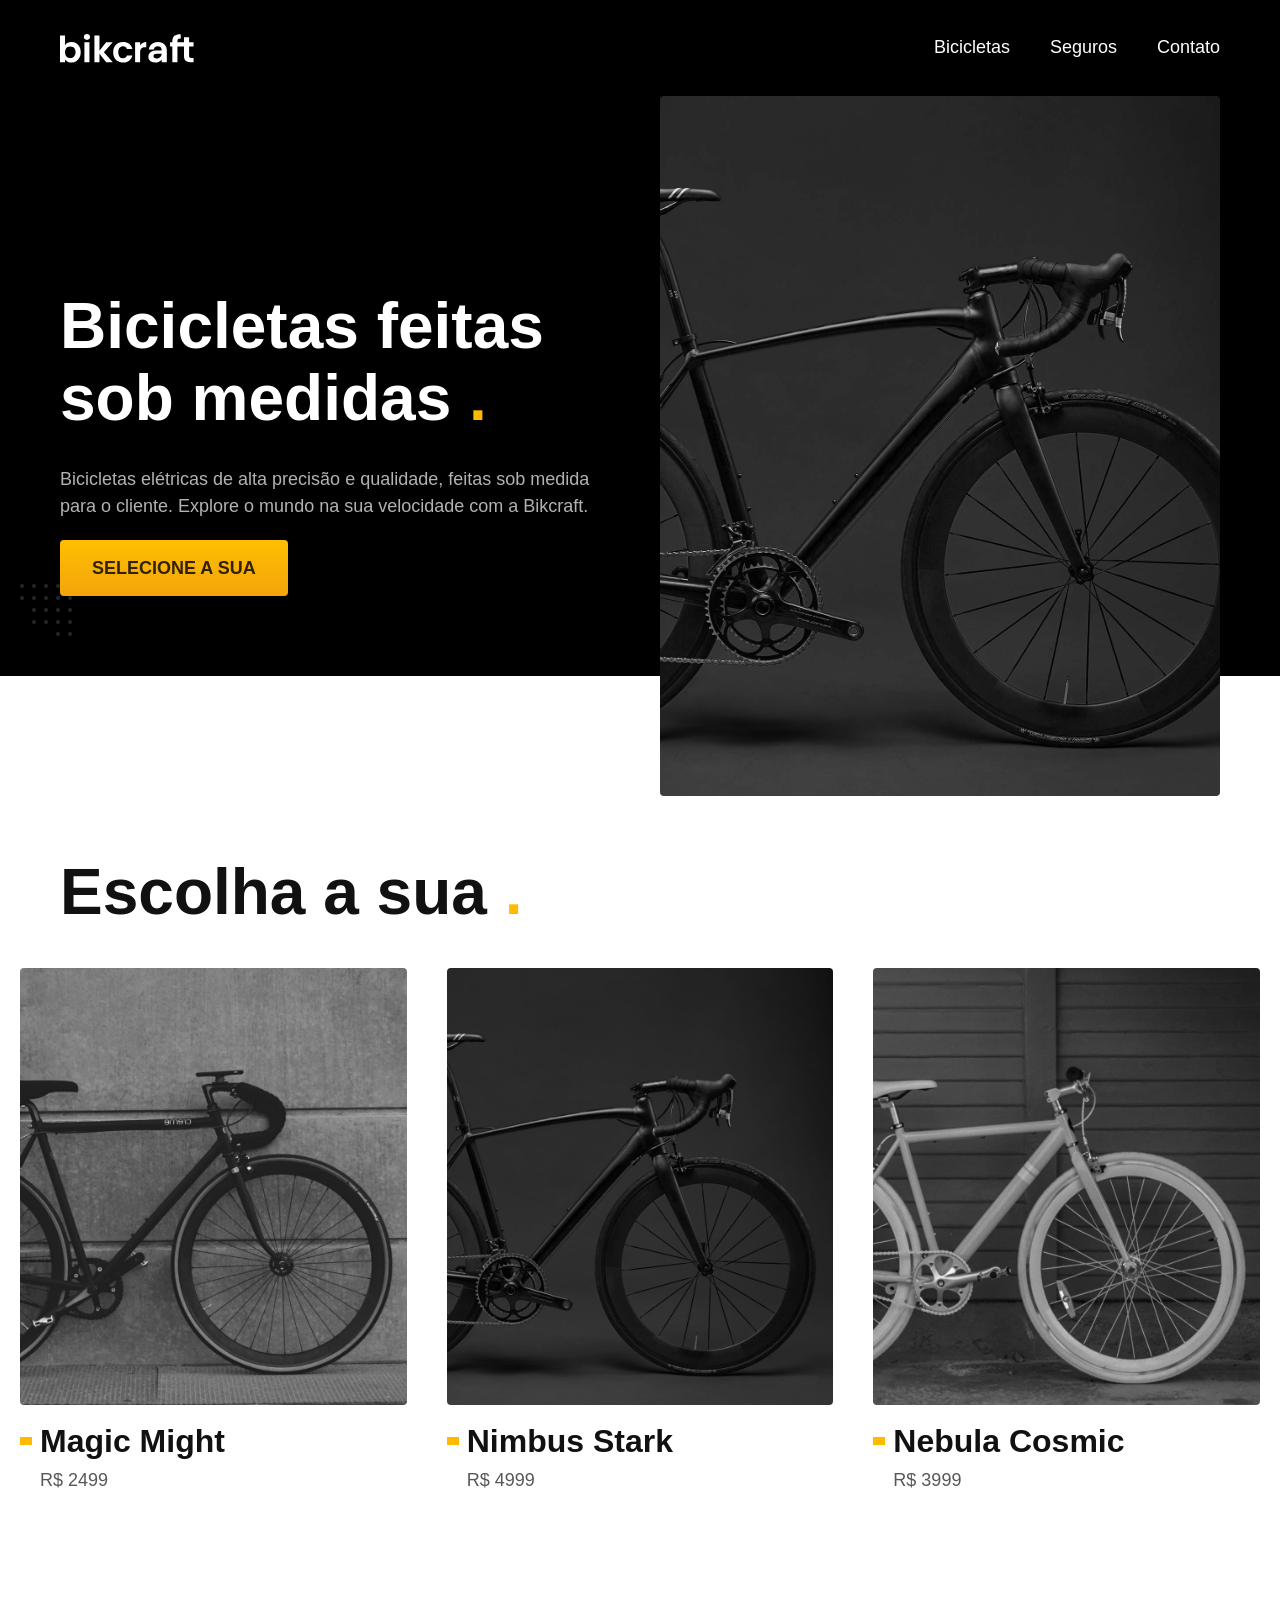
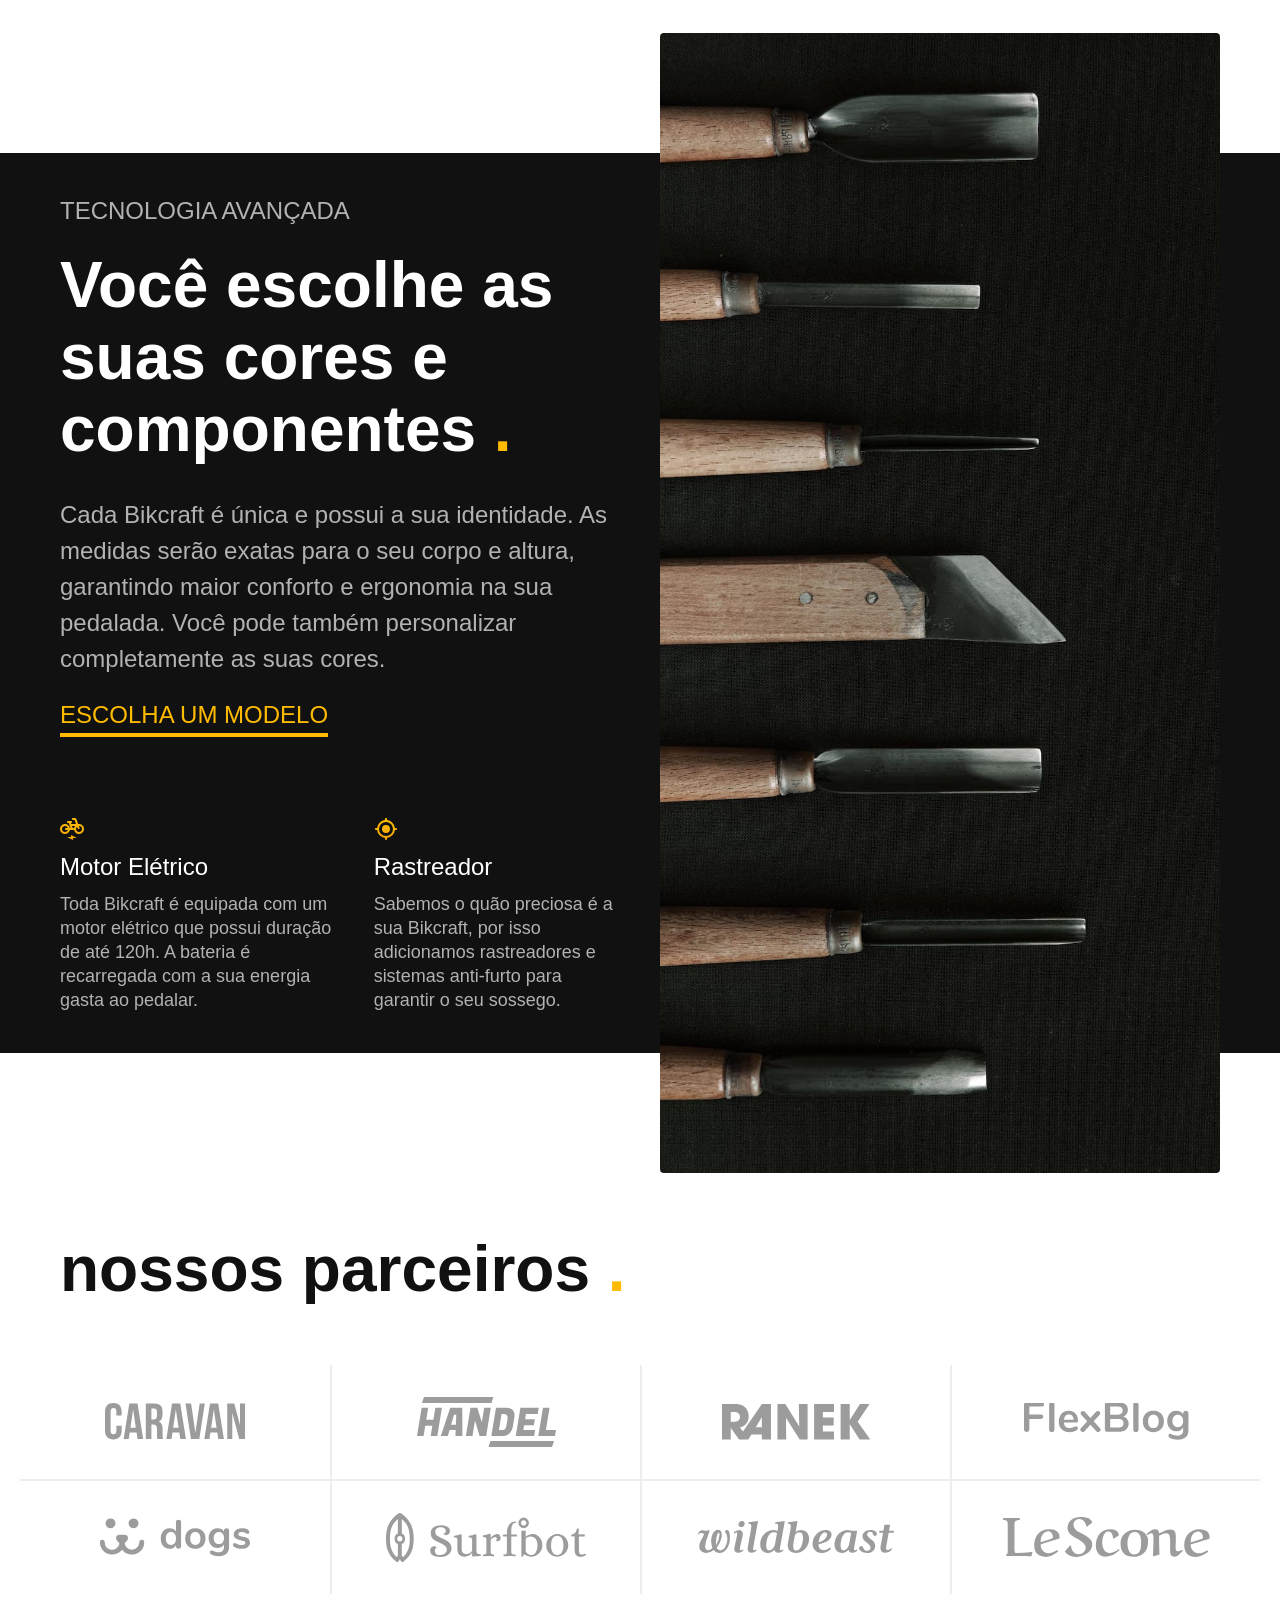
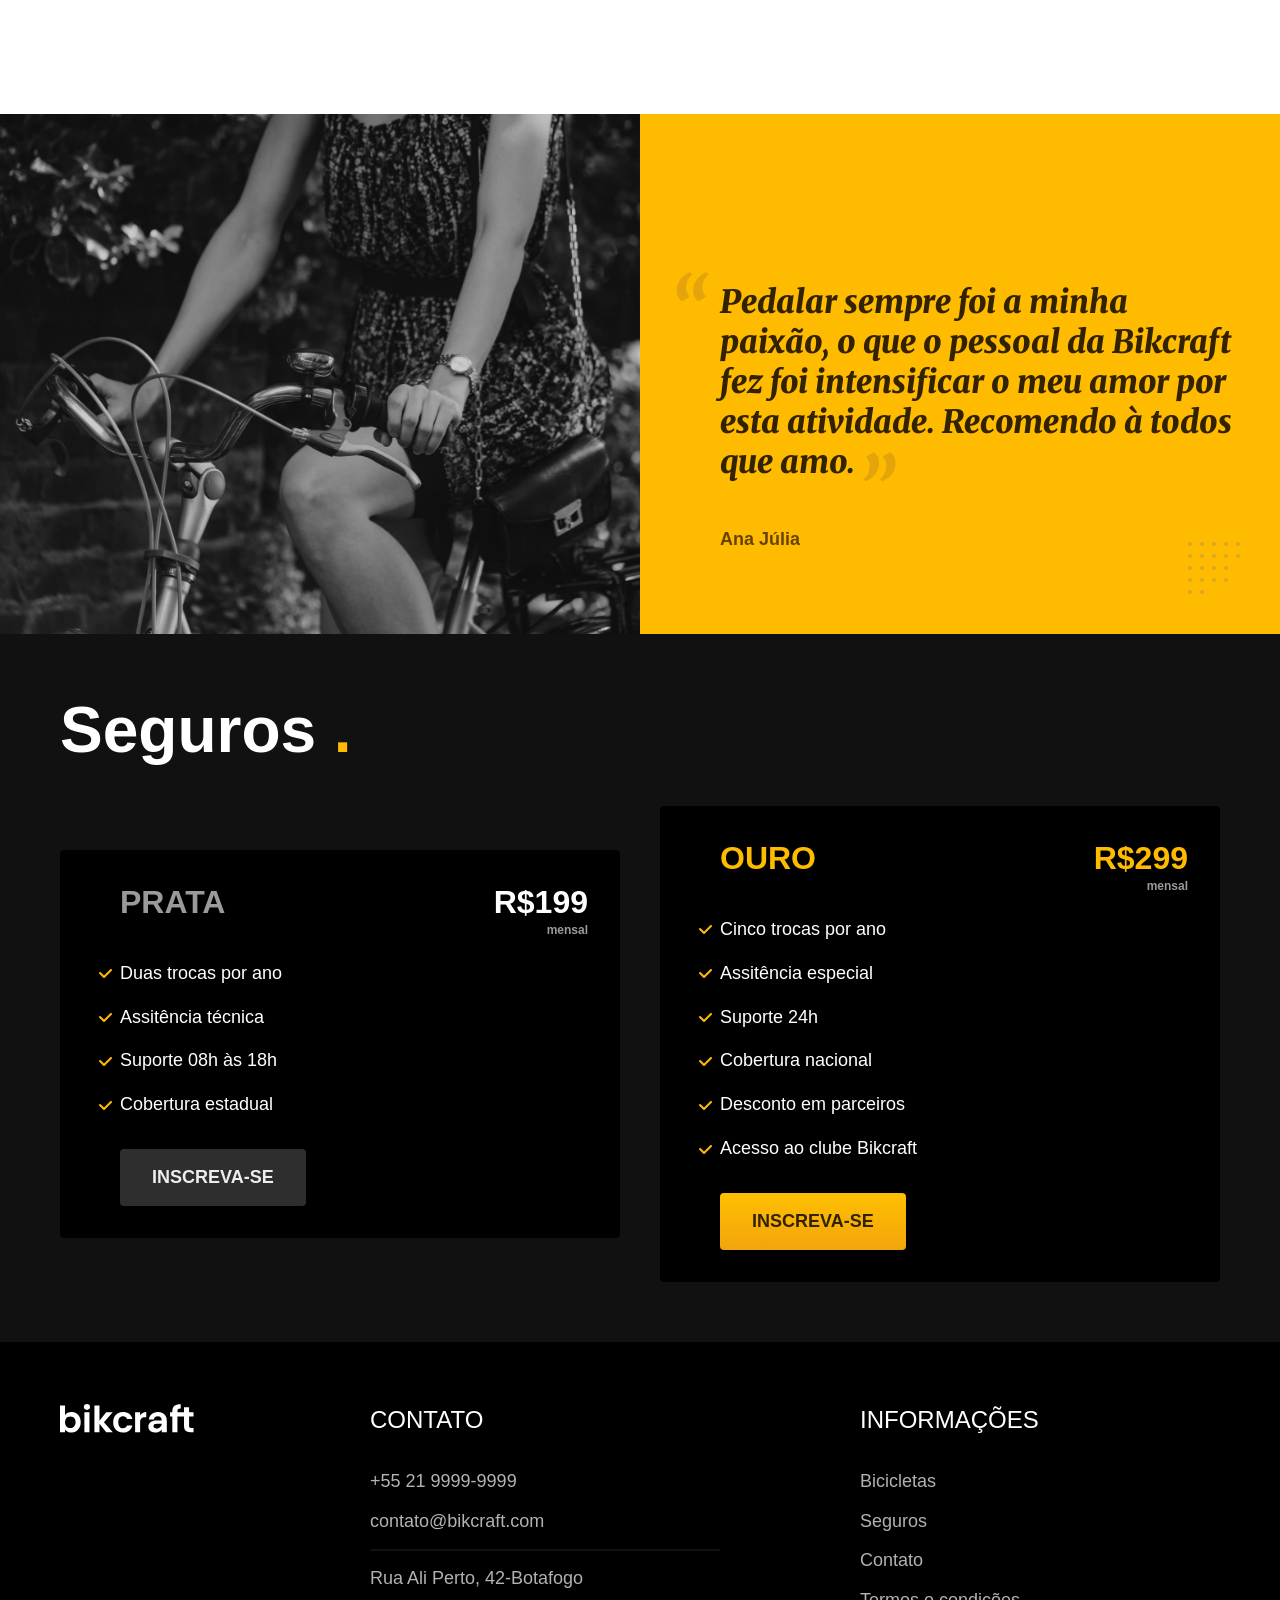
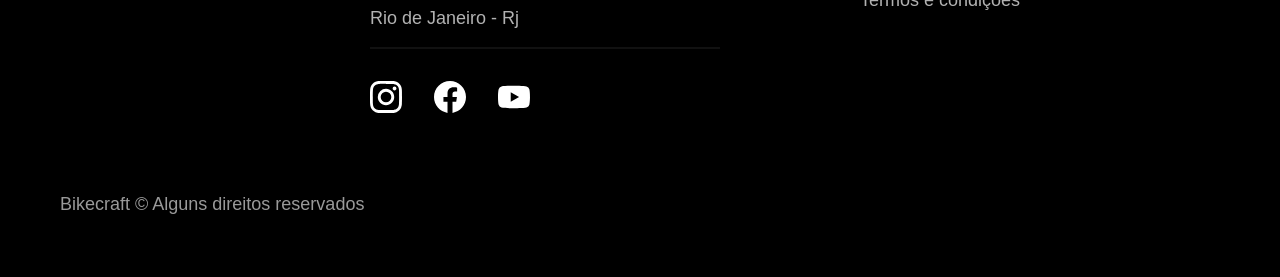
==== commit d3120d5b: "atualização" ====
--- a/index.html
+++ b/index.html
@@ -37,7 +37,7 @@
       <div class="introducao-conteudo">
         <h1 class="font-1-xxl cor-0">Bicicletas feitas sob medidas <span class="cor-p1">.</span></h1>
         <p class="font-2-l cor-5">Bicicletas elétricas de alta precisão e qualidade, feitas sob medida para o cliente. Explore o mundo na sua velocidade com a Bikcraft.</p>
-        <a class="botao" href="./bicicleta.html">Selecione a sua</a>
+        <a class="botao" href="./bicicletas.html">Selecione a sua</a>
       </div>
       <div>
         <img src="./img/fotos/introducao.jpg" alt="Bicicleta eletrica preta">
--- a/css/style.css
+++ b/css/style.css
@@ -8,6 +8,7 @@
 
 /*utilidades*/
 @import url(./utilidades/componentes.css);
+@import url(./utilidades/formulario.css);
 
 /*home*/
 @import url(./home/introducao.css);
@@ -19,10 +20,21 @@
 @import url(./bicicletas/bicicletas-lista.css);
 @import url(./bicicletas/bicicletas.css);
 
+/*bicicleta*/
+@import url(./bicicleta/bicicleta.css);
+@import url(./bicicleta/seguro.css);
+
 /*seguros*/
 @import url(./seguros/seguros.css);
 @import url(./seguros/vantagens.css);
 @import url(./seguros/perguntas.css);
 
+/*contato */
+@import url(./contato/contato.css);
+@import url(./contato/lojas.css);
+
+/*orcamento */
+@import url(./orcamento/orcamento.css);
+
 /*termos*/
 @import url(./termos/termos.css);
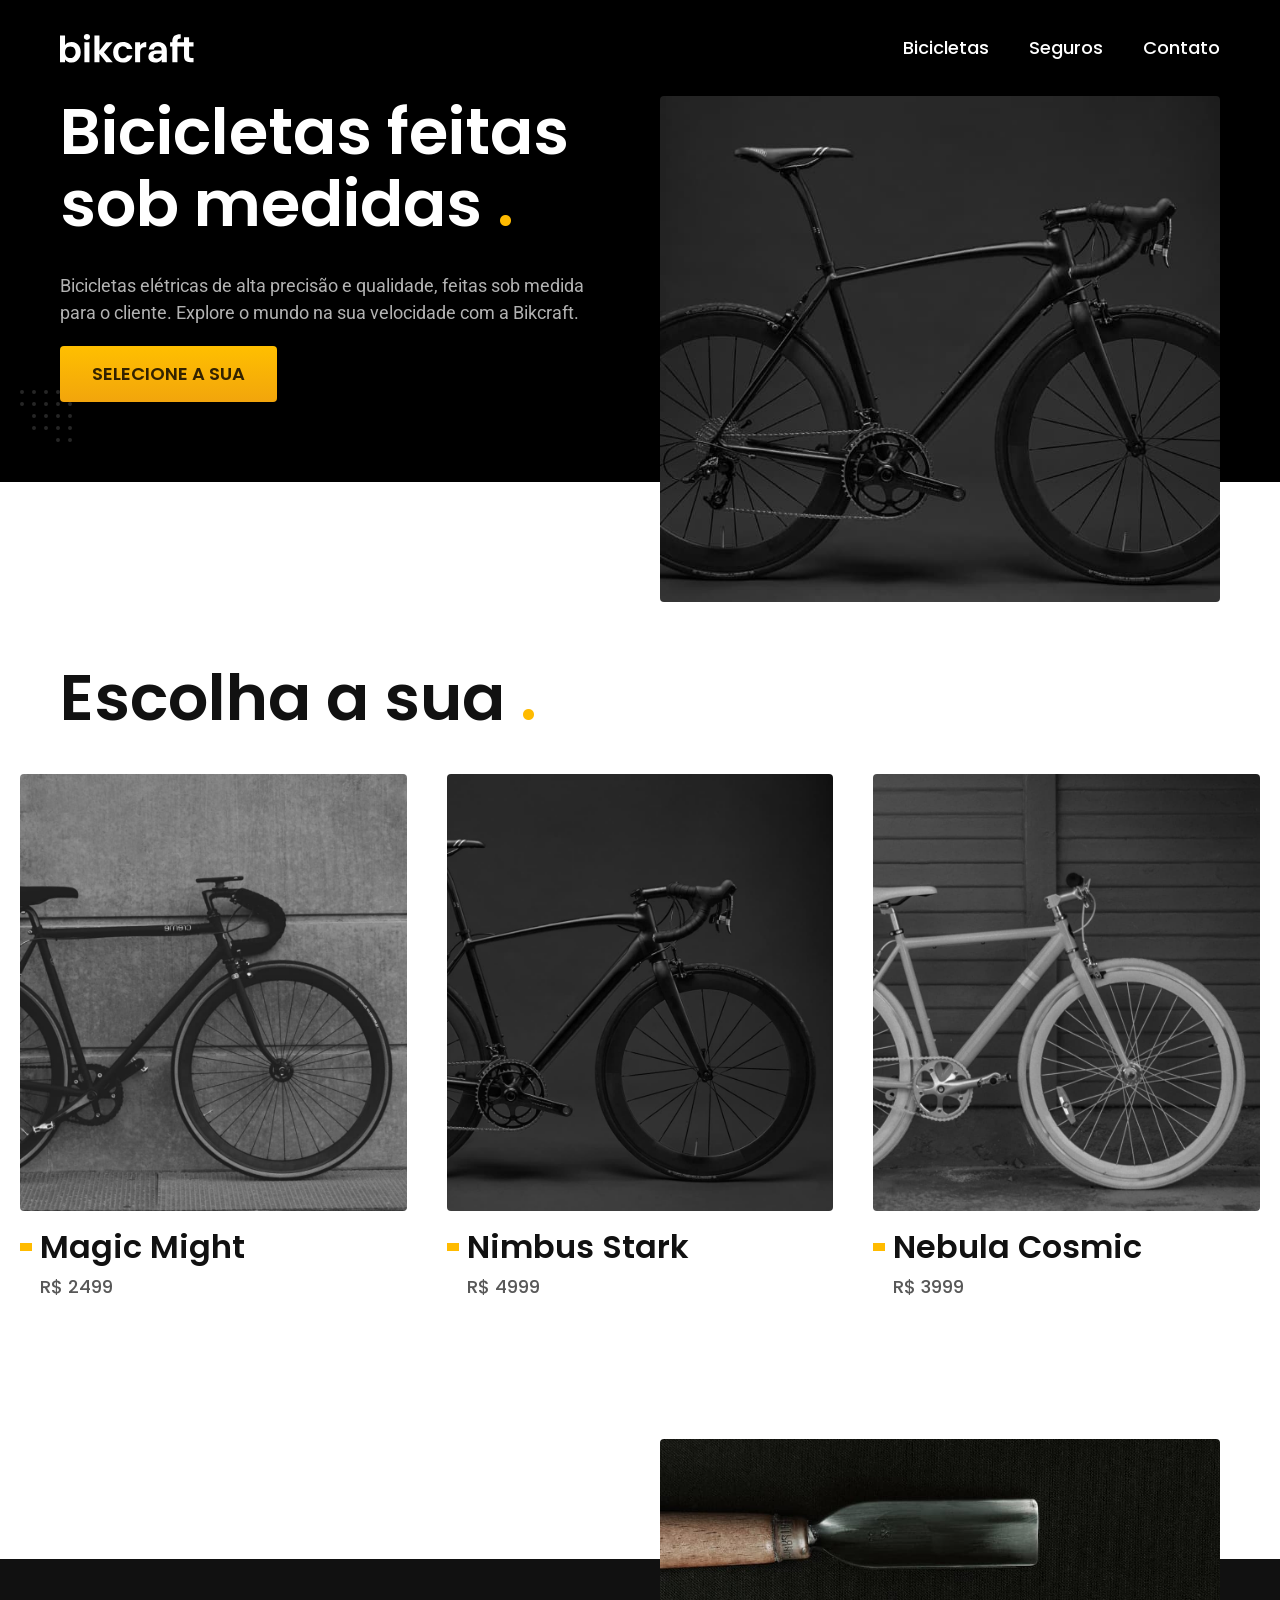
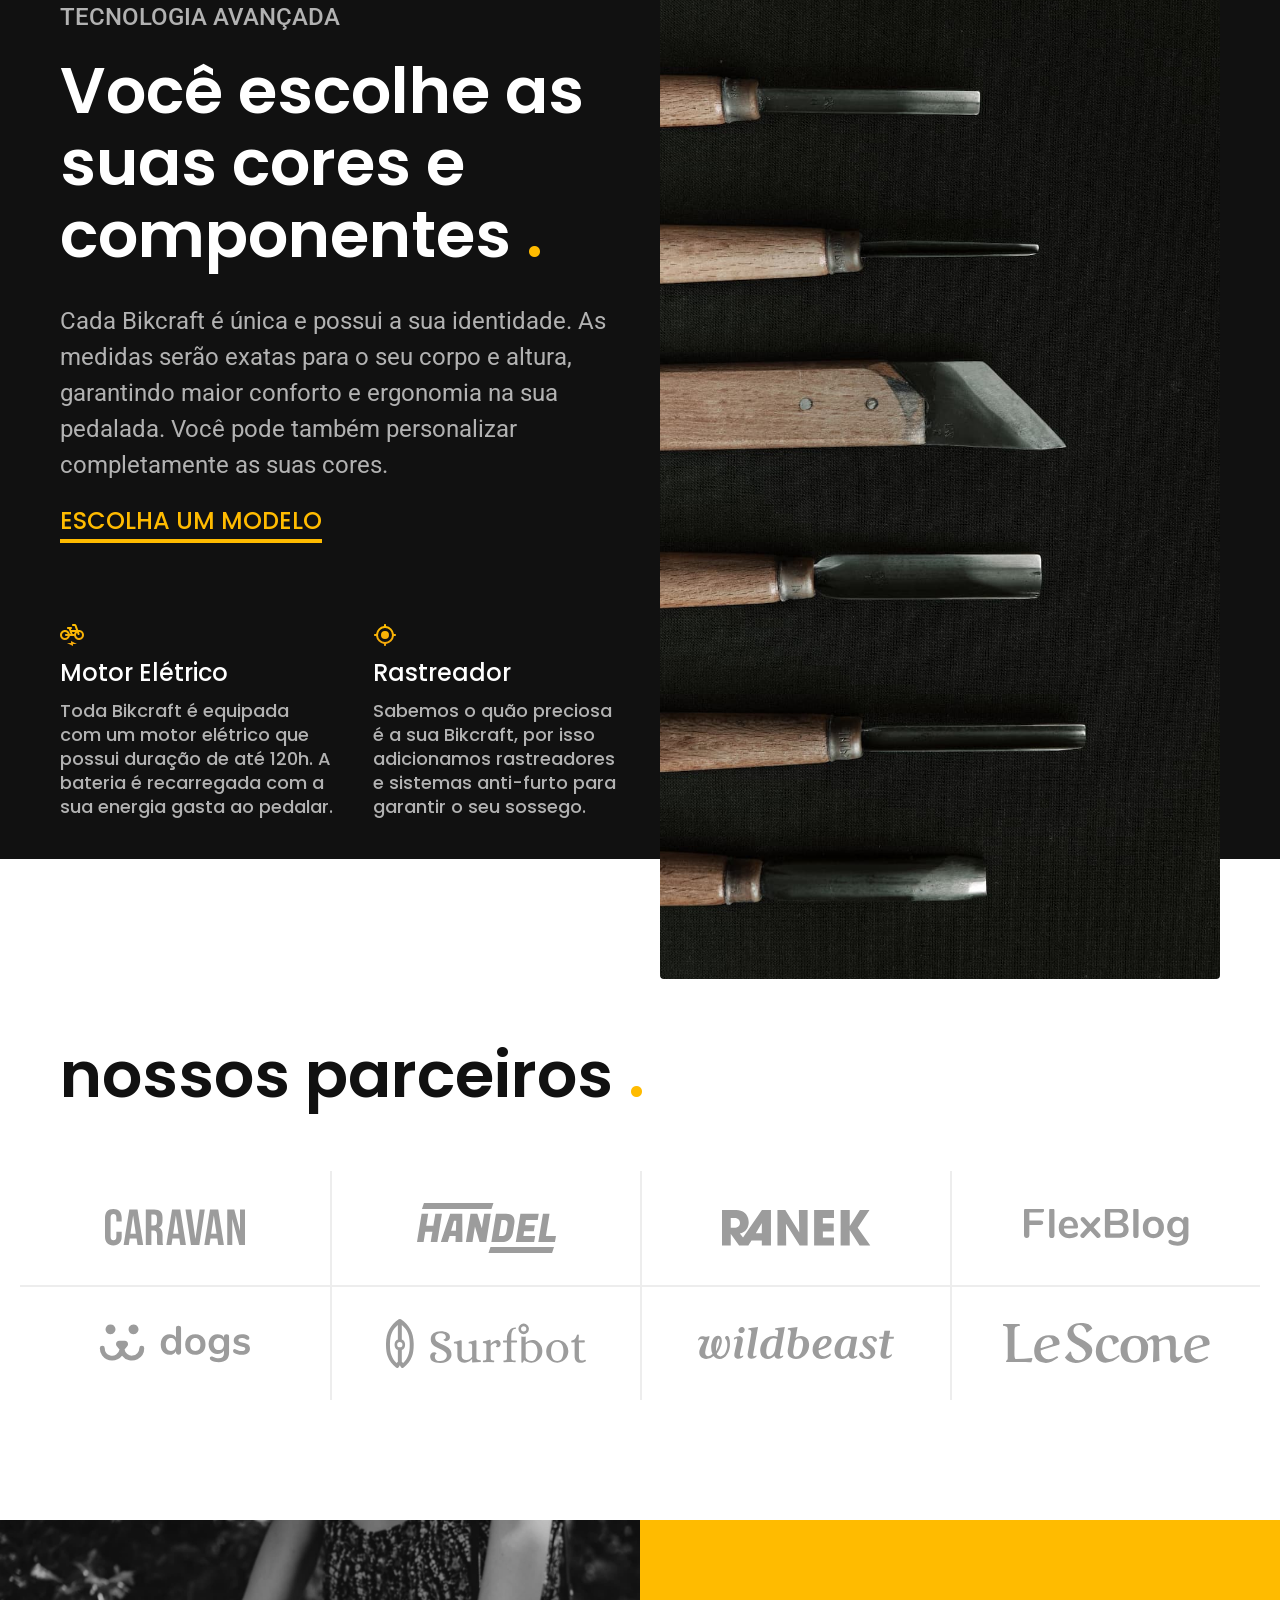
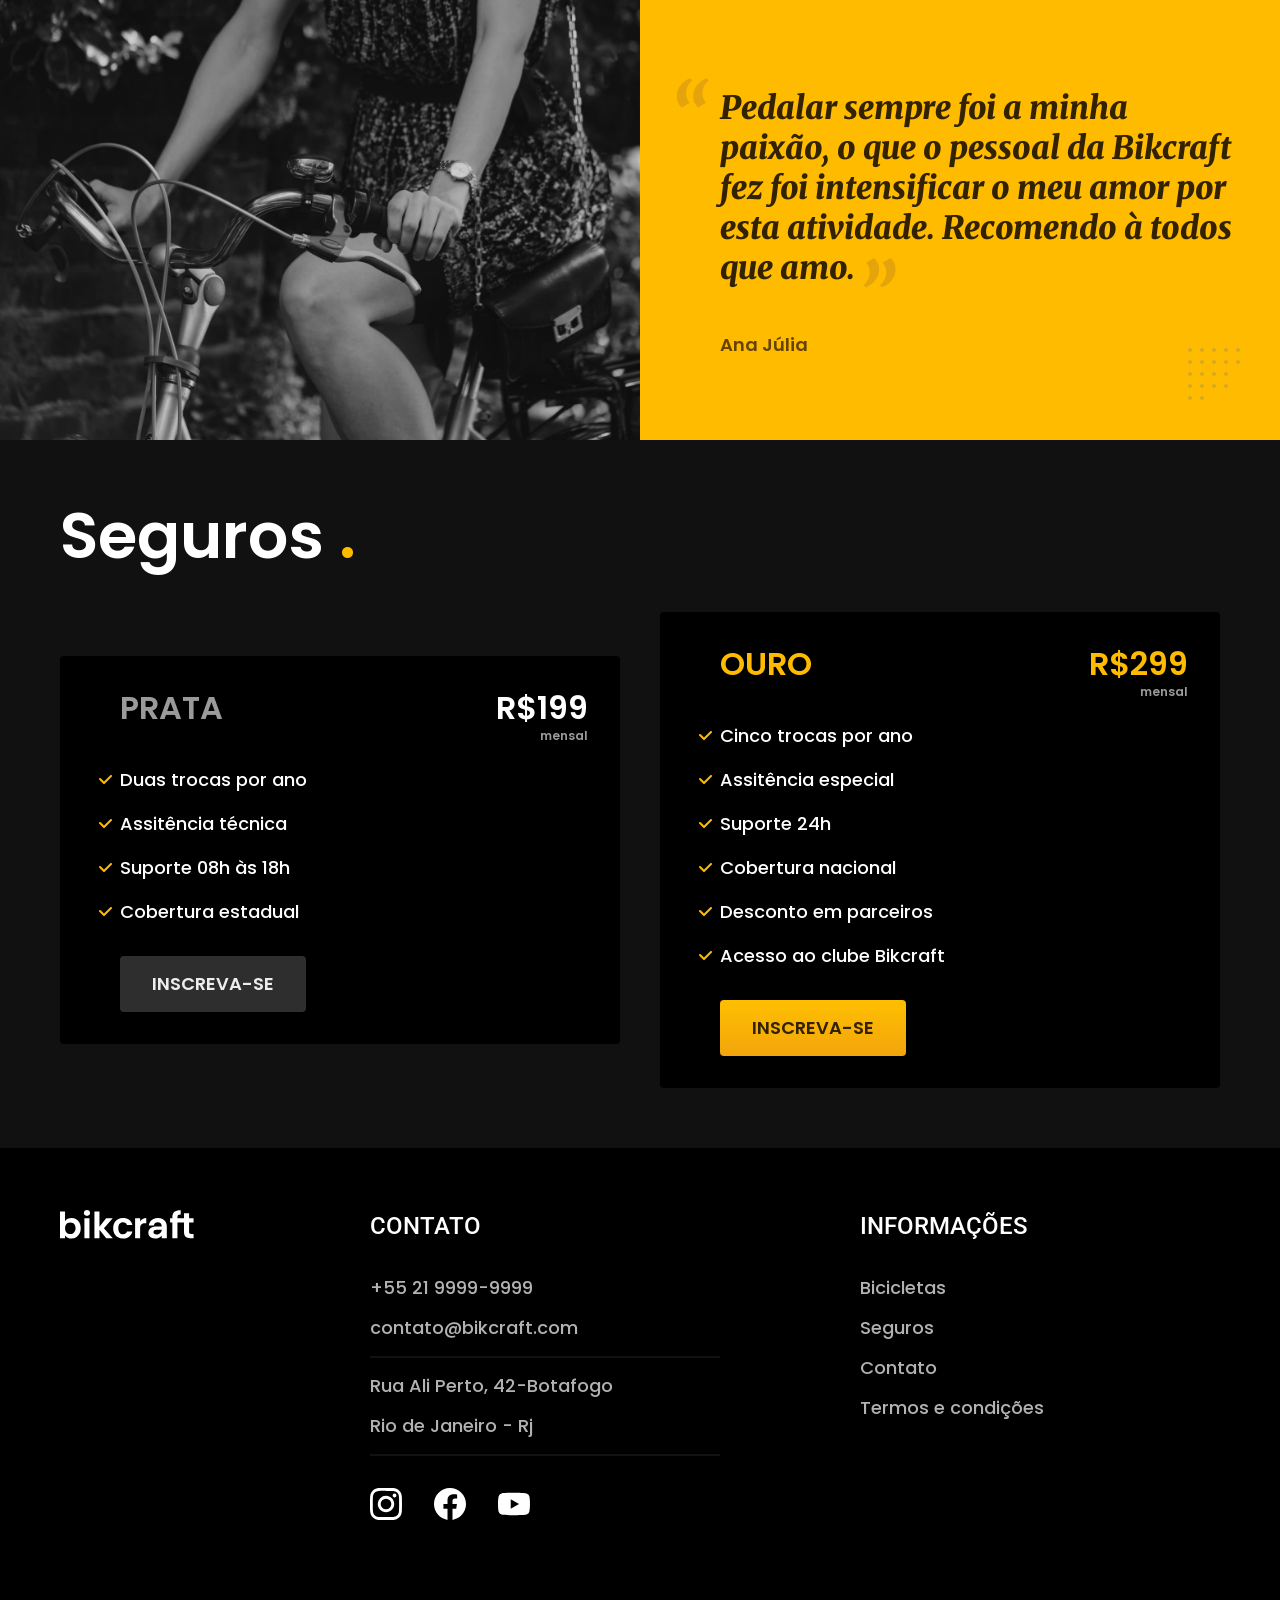
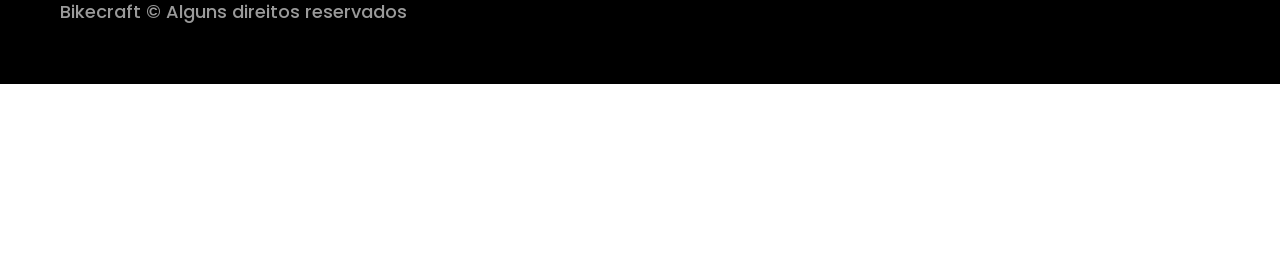
==== commit 16c4a3eb: "atualizacao" ====
--- a/index.html
+++ b/index.html
@@ -6,10 +6,11 @@
   <meta name="viewport" content="width=device-width, initial-scale=1.0">
   <meta name="description" content="Bicicletas elétricas de alta precisão e qualidade,  feitas sob medida para o cliente. Explore o mundo na sua velocidade com a Bikcraft">
   <title>Bikcraft - Bicicletas Elétricas</title>
+  <link rel="preload" href="./css/style.css" as="style">
   <link rel="stylesheet" href="./css/style.css">
-  <!-- <link rel="preconnect" href="https://fonts.googleapis.com">
+  <link rel="preconnect" href="https://fonts.googleapis.com">
   <link rel="preconnect" href="https://fonts.gstatic.com" crossorigin>
-  <link href="https://fonts.googleapis.com/css2?family=Poppins:wght@400;600&family=Roboto:wdth,wght@400;500&display=swap" rel="stylesheet"> -->
+  <link href="https://fonts.googleapis.com/css2?family=Poppins:wght@400;600&family=Roboto:wdth,wght@400;500&display=swap" rel="stylesheet"> 
   <link rel="preconnect" href="https://fonts.googleapis.com">
   <link rel="preconnect" href="https://fonts.gstatic.com" crossorigin>
   <link href="https://fonts.googleapis.com/css2?family=Merriweather:ital,opsz,wght@1,18..144,900&display=swap" rel="stylesheet">
@@ -20,7 +21,7 @@
   <header class="header-bg">
     <div class="header container">
       <a href="./">
-        <img src="./img/bikcraft.svg" alt="Bikcraft">
+        <img src="./img/bikcraft.svg " width="136" height="32" alt="Bikcraft">
       </a>
       <nav aria-label="primaria">
         <ul class="header-menu font-1-m cor-0">
@@ -32,16 +33,19 @@
     </div>
   </header>
 
-  <main class="introducao-bg">
+  <main class="introducao-bg" >
     <div class="introducao container">
       <div class="introducao-conteudo">
-        <h1 class="font-1-xxl cor-0">Bicicletas feitas sob medidas <span class="cor-p1">.</span></h1>
-        <p class="font-2-l cor-5">Bicicletas elétricas de alta precisão e qualidade, feitas sob medida para o cliente. Explore o mundo na sua velocidade com a Bikcraft.</p>
-        <a class="botao" href="./bicicletas.html">Selecione a sua</a>
-      </div>
-      <div>
-        <img src="./img/fotos/introducao.jpg" alt="Bicicleta eletrica preta">
-      </div>
+        <h1 class="font-1-xxl cor-0 fadeInDown" data-anime="200" >Bicicletas feitas sob medidas <span class="cor-p1">.</span></h1>
+        <p class="font-2-l cor-5 fadeInDown" data-anime="400">Bicicletas elétricas de alta precisão e qualidade, feitas sob medida para o cliente. Explore o mundo na sua velocidade com a Bikcraft.</p>
+        <a class="botao fadeInDown" data-anime="600"href="./bicicletas.html">Selecione a sua</a>
+      </div>
+
+      <picture data-anime="800" class="fadeInDown">
+        <source media="(max-width: 800px)" srcset="./img/bicicletas/nimbus.jpg">
+        <img src="./img/fotos/introducao.jpg" width="1280" height="1600" alt="Bicicleta eletrica preta">
+      </picture>
+     
     </div>
   </main>
 
@@ -49,7 +53,7 @@
     <h2 class=" container font-1-xxl">Escolha a sua <span class="cor-p1">.</span></h2>
     <ul>
       <li>
-        <img src="./img/bicicletas/magic-home.jpg" alt="bicicleta-preta">
+        <img src="./img/bicicletas/magic-home.jpg" width="920" height="1040" alt="bicicleta-preta">
 
         <a href="./bicicletas/magic.html">
           <h3 class="font-1-xl cor-11">Magic Might</h3>
@@ -59,7 +63,7 @@
 
       <li>
         <a href="./bicicletas/nimbus.html">
-          <img src="./img/bicicletas/nimbus-home.jpg" alt="bicicleta-preta">
+          <img src="./img/bicicletas/nimbus-home.jpg" width="920" height="1040" alt="bicicleta-preta">
           <h3 class="font-1-xl cor-11">Nimbus Stark</h3>
           <span class="font-2-m cor-8">R$ 4999</span>
         </a>
@@ -67,7 +71,7 @@
 
       <li>
         <a href="./bicicletas/nebula.html">
-          <img src="./img/bicicletas/nebula-home.jpg" alt="bicicleta-preta">
+          <img src="./img/bicicletas/nebula-home.jpg" width="920" height="1040" alt="bicicleta-preta">
           <h3 class="font-1-xl cor-11">Nebula Cosmic</h3>
           <span class="font-2-m cor-8">R$ 3999</span>
         </a>
@@ -85,13 +89,13 @@
         <a class=" link" href="./bicicletas.html">Escolha um modelo</a>
         <div class="tecnologia-vantagens">
           <div>
-            <img src="./img/icones/eletrica.svg" alt="">
+            <img src="./img/icones/eletrica.svg" width="24" height="24" alt="">
             <h3 class="cor-0 font-1-l">Motor Elétrico</h3>
             <p class="cor-5 font-2-m">Toda Bikcraft é equipada com um motor elétrico que possui duração de até 120h. A bateria é recarregada com a sua energia gasta ao pedalar.
             </p>
           </div>
           <div>
-            <img src="./img/icones/rastreador.svg" alt="">
+            <img src="./img/icones/rastreador.svg"  width="24" height="24" alt="">
             <h3 class="cor-0 font-1-l">Rastreador</h3>
             <p class="cor-5 font-2-m">Sabemos o quão preciosa é a sua Bikcraft, por isso adicionamos rastreadores e sistemas anti-furto para garantir o seu sossego.
             </p>
@@ -99,7 +103,7 @@
         </div>
       </div>
       <div class="tecnologia-imagem">
-        <img src="./img/fotos/tecnologia.jpg" alt="">
+        <img src="./img/fotos/tecnologia.jpg" width="1200" height="1900" alt="">
       </div>
     </div>
   </article>
@@ -108,20 +112,20 @@
     <h2 class=" container font-1-xxl">nossos parceiros <span class="cor-p1">.</h2>
 
     <ul>
-      <li><img src="./img/parceiros/caravan.svg" alt="caravan"></li>
-      <li><img src="./img/parceiros/handel.svg" alt="handel"></li>
-      <li><img src="./img/parceiros/ranek.svg" alt="ranek"></li>
-      <li><img src="./img/parceiros/flexblog.svg" alt="Flexbog"></li>
-      <li><img src="./img/parceiros/dogs.svg" alt="dogs"></li>
-      <li><img src="./img/parceiros/surfbot.svg" alt="surfbot"></li>
-      <li><img src="./img/parceiros/wildbeast.svg" alt="wildbeast"></li>
-      <li><img src="./img/parceiros/lescone.svg" alt="lescone"></li>
+      <li><img src="./img/parceiros/caravan.svg" width="140" height="38" alt="caravan"></li>
+      <li><img src="./img/parceiros/handel.svg" width="139" height="50" alt="handel"></li>
+      <li><img src="./img/parceiros/ranek.svg" width="149" height="36" alt="ranek"></li>
+      <li><img src="./img/parceiros/flexblog.svg" width="165" height="38" alt="Flexbog"></li>
+      <li><img src="./img/parceiros/dogs.svg" width="152" height="39" alt="dogs"></li>
+      <li><img src="./img/parceiros/surfbot.svg" width="200" height="49" alt="surfbot"></li>
+      <li><img src="./img/parceiros/wildbeast.svg" width="196" height="34" alt="wildbeast"></li>
+      <li><img src="./img/parceiros/lescone.svg" width="208" height="41" alt="lescone"></li>
     </ul>
   </section>
 
   <section class="depoimento" aria-label="depoimento">
     <div>
-      <img src="./img/fotos/depoimento.jpg" alt="Pessoa pedalando uma bicicleta bikcraft">
+      <img src="./img/fotos/depoimento.jpg" width="1560" height="1360" alt="Pessoa pedalando uma bicicleta bikcraft">
     </div>
     <div class="depoimento-conteudo">
       <blockquote class="cor-p5 font-1-xl">
@@ -165,7 +169,7 @@
 
   <footer class="footer-bg">
     <div class="footer container">
-      <img src="./img/bikcraft.svg" alt="Bikcraft">
+      <img src="./img/bikcraft.svg" width="136" height="32" alt="Bikcraft">
       <div class="footer-contato">
         <h3 class="font-2-l-b cor-0">Contato</h3>
         <ul class="cor-5 font-2-m">
@@ -176,13 +180,13 @@
         </ul>
         <div class="footer-redes">
           <a href="./">
-            <img src="./img/redes/instagram.svg" alt="instagram">
+            <img src="./img/redes/instagram.svg" width="32" height="32" alt="instagram">
           </a>
           <a href="./">
-            <img src="./img/redes/facebook.svg" alt="facebook">
+            <img src="./img/redes/facebook.svg" width="32" height="32" alt="facebook">
           </a>
           <a href="./">
-            <img src="./img/redes/youtube.svg" alt="facebook">
+            <img src="./img/redes/youtube.svg" width="32" height="32" alt="facebook">
           </a>
         </div>
       </div>
@@ -200,7 +204,8 @@
       <p class=" footer-copy cor-6 font-2-m">Bikecraft © Alguns direitos reservados</p>
     </div>
   </footer>
-
+  <script src="./js/plugins/simple-anime.js"></script>
+  <script src="./js/script.js"></script>
 </body>
 
 </html>
--- a/css/style.css
+++ b/css/style.css
@@ -1,5 +1,6 @@
 @import url(./utilidades/tipografia.css);
 @import url(./utilidades/cores.css);
+@import url(./utilidades/animacao.css);
 
 /*global */
 @import url(./global/global.css);
--- a/css/style.css
+++ b/css/style.css
@@ -1,5 +1,6 @@
 @import url(./utilidades/tipografia.css);
 @import url(./utilidades/cores.css);
+@import url(./utilidades/animacao.css);
 
 /*global */
 @import url(./global/global.css);
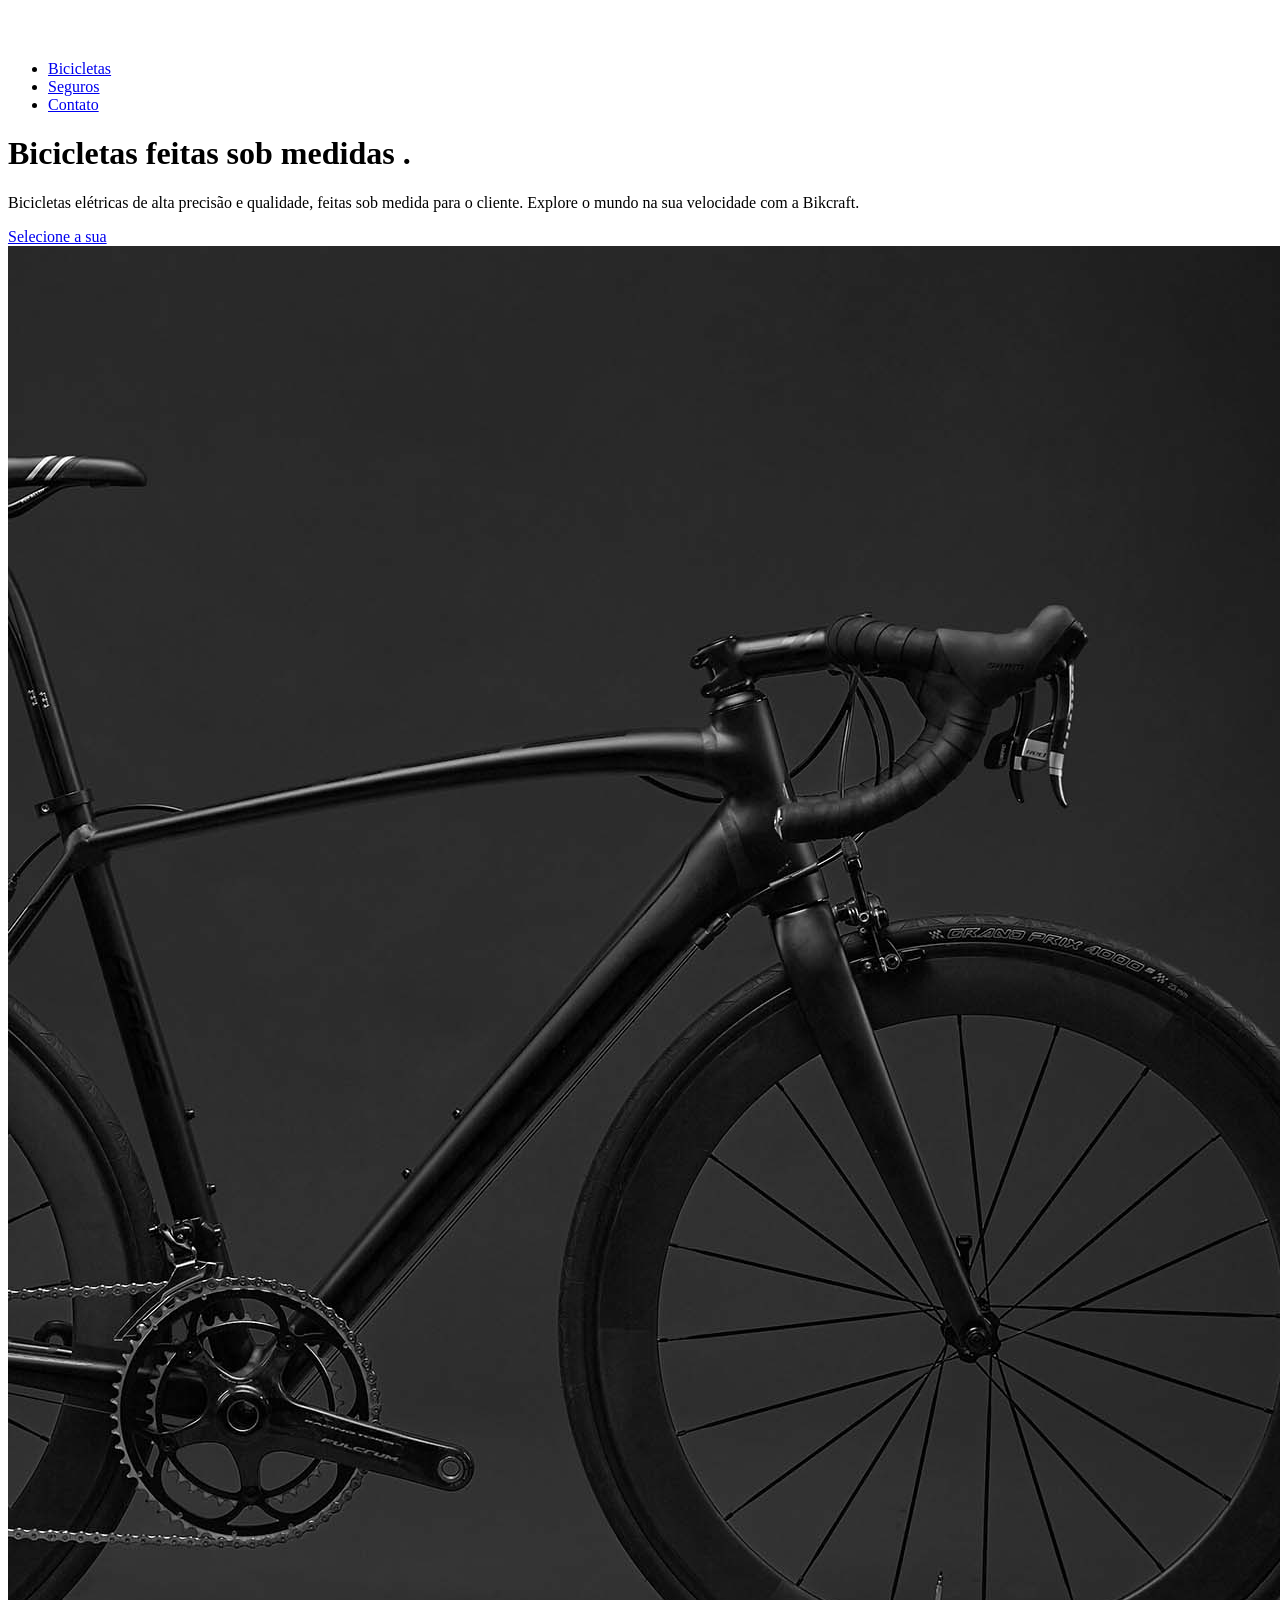
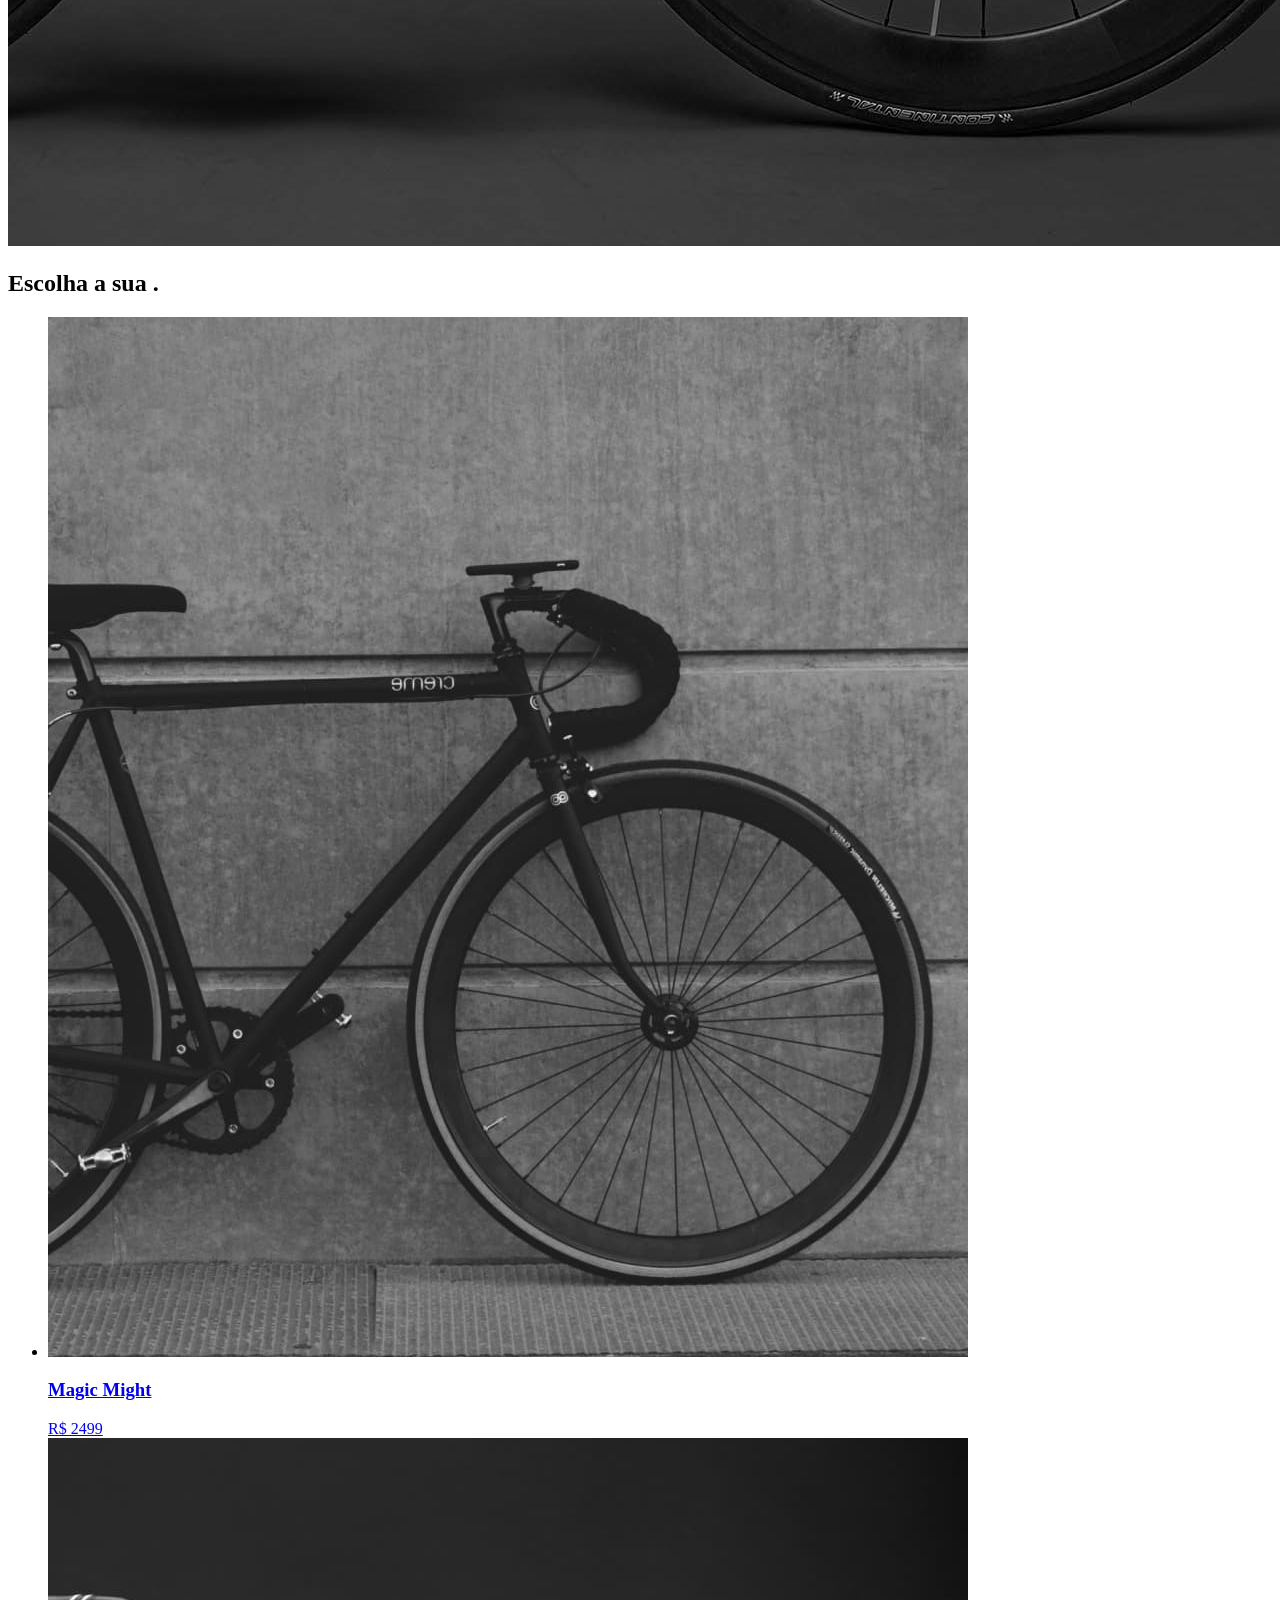
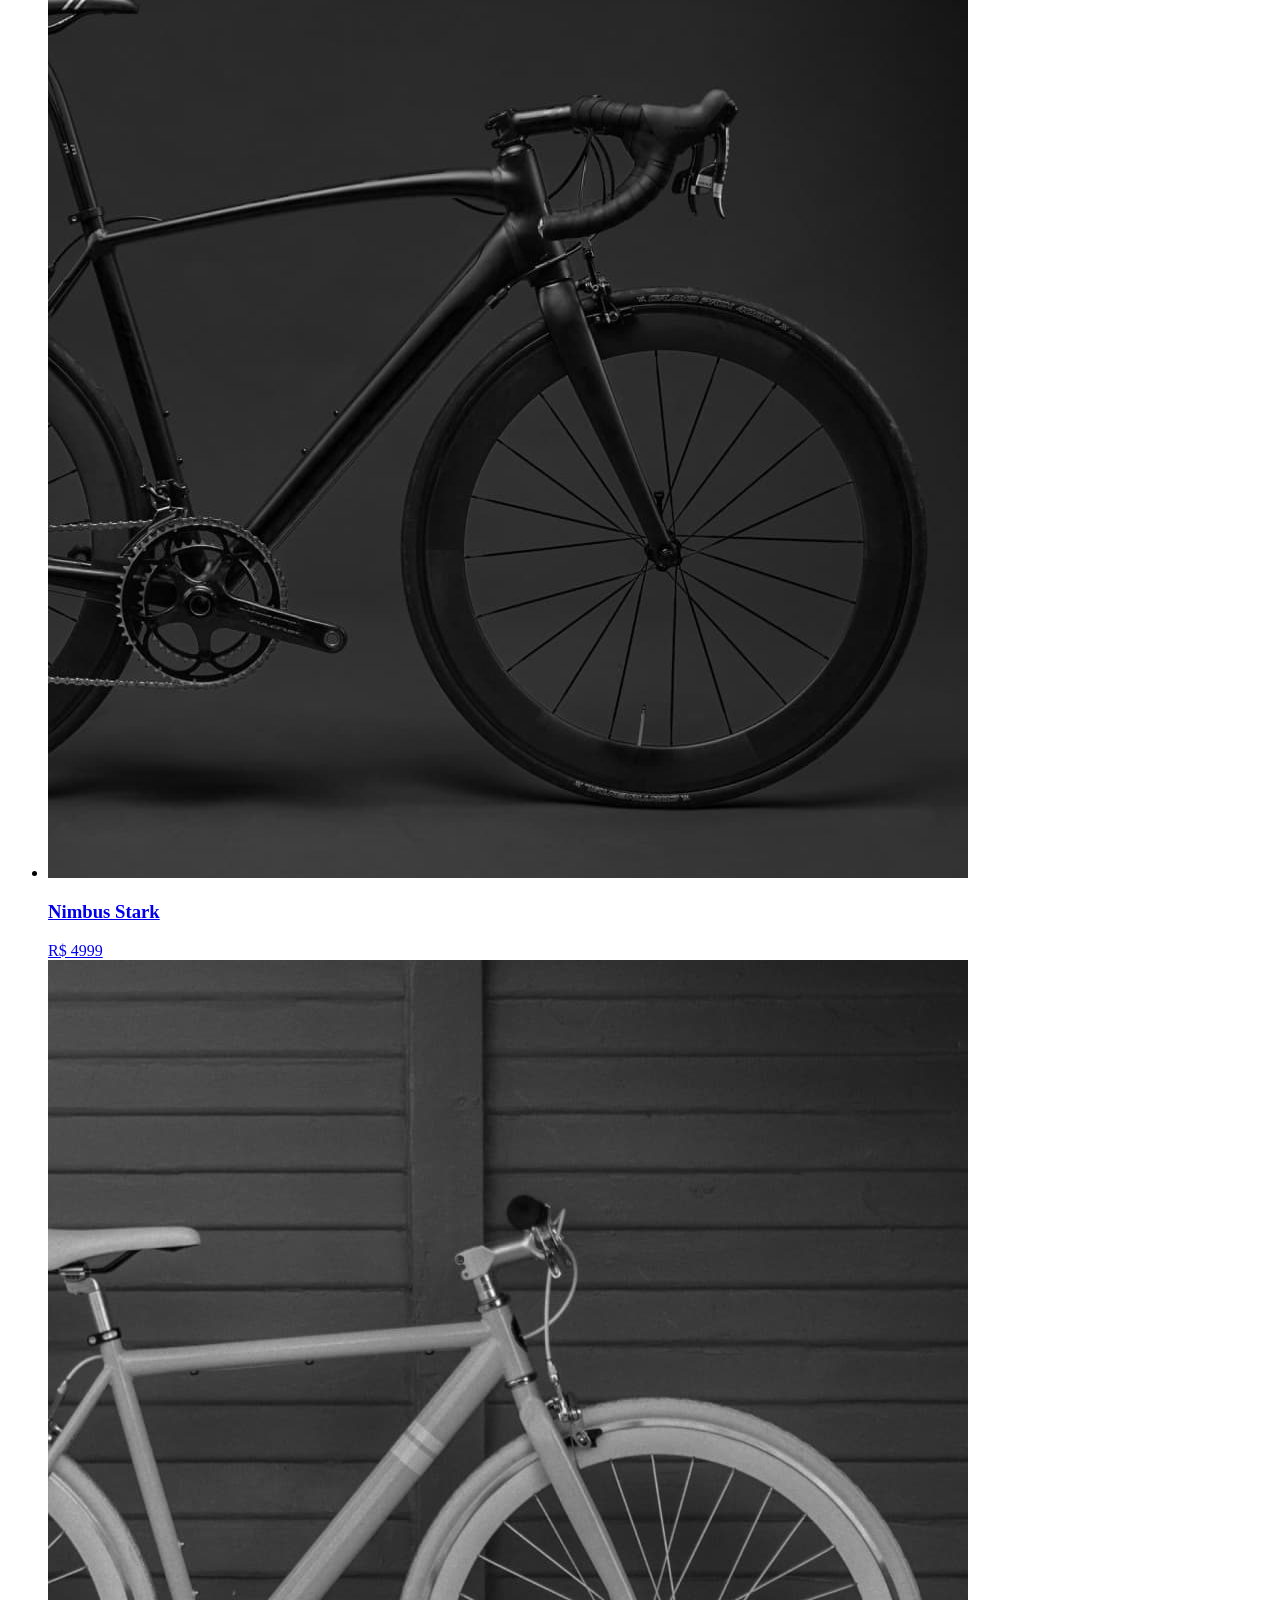
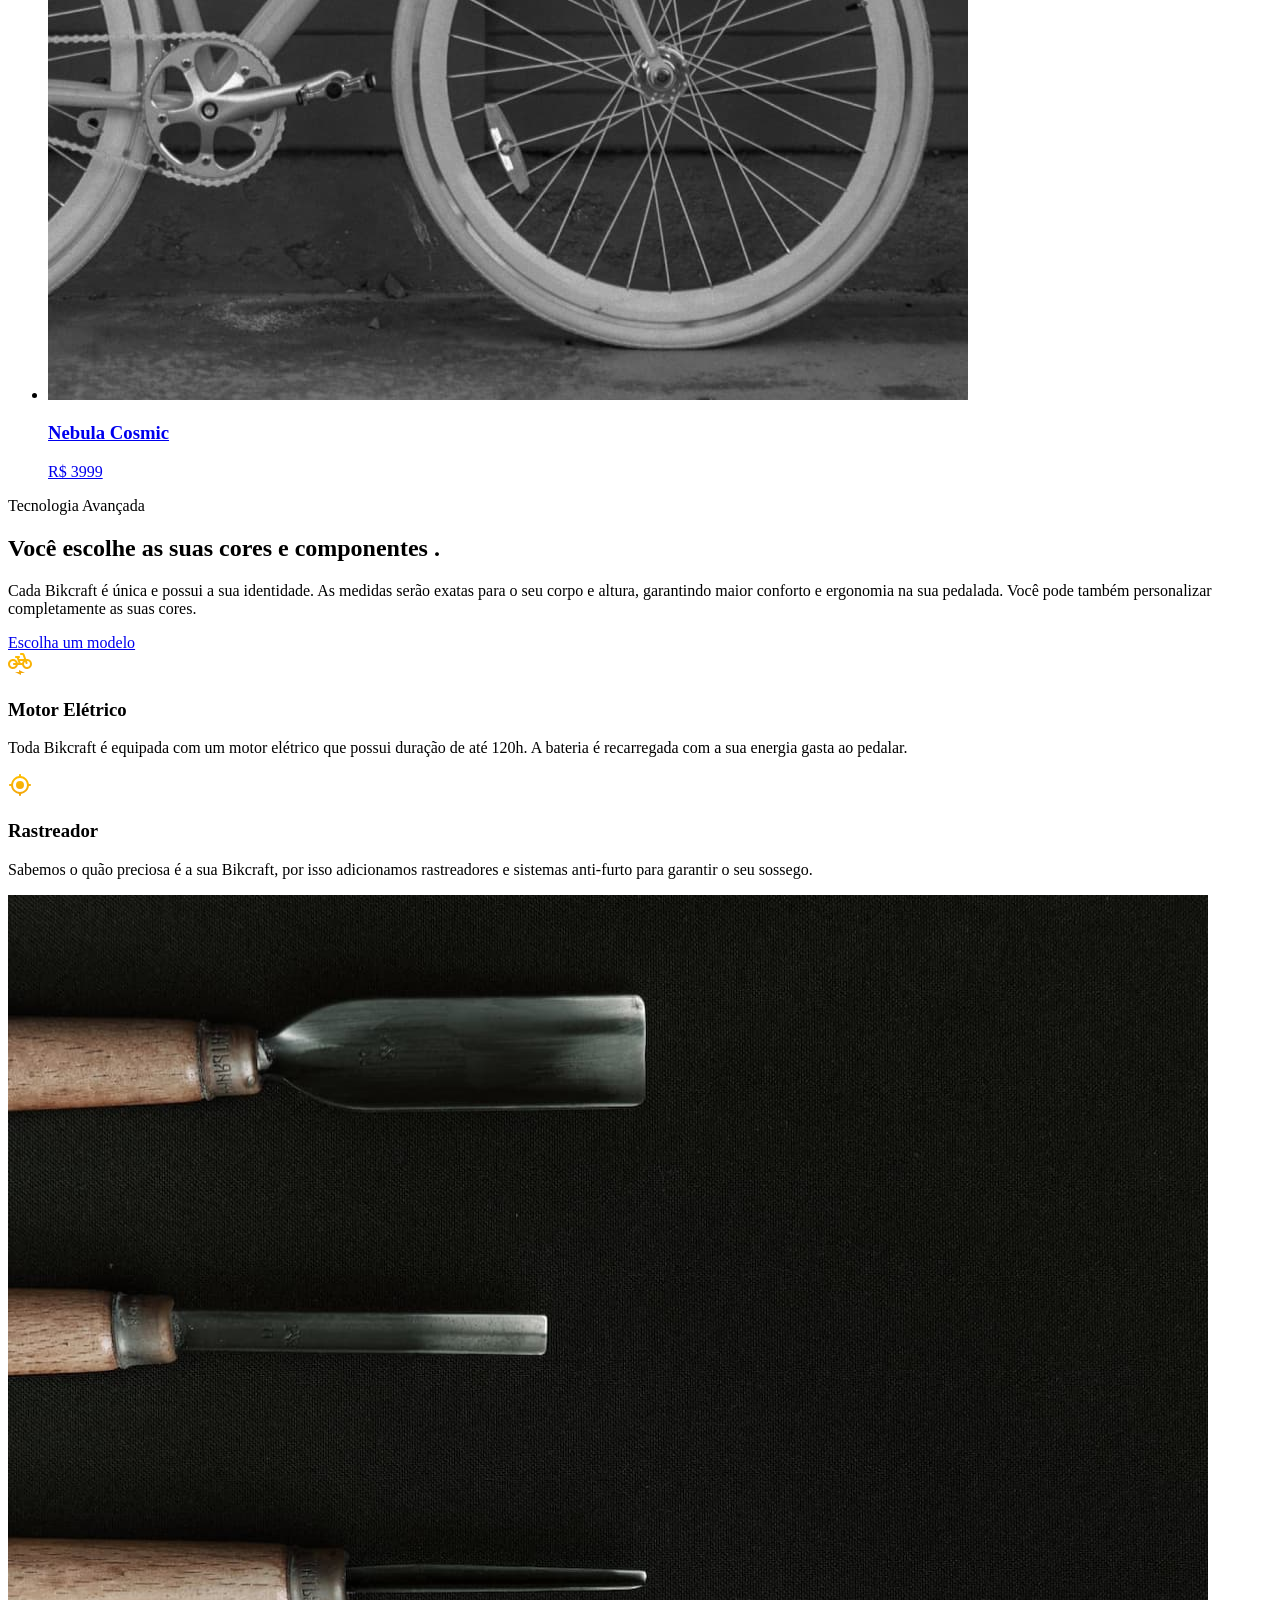
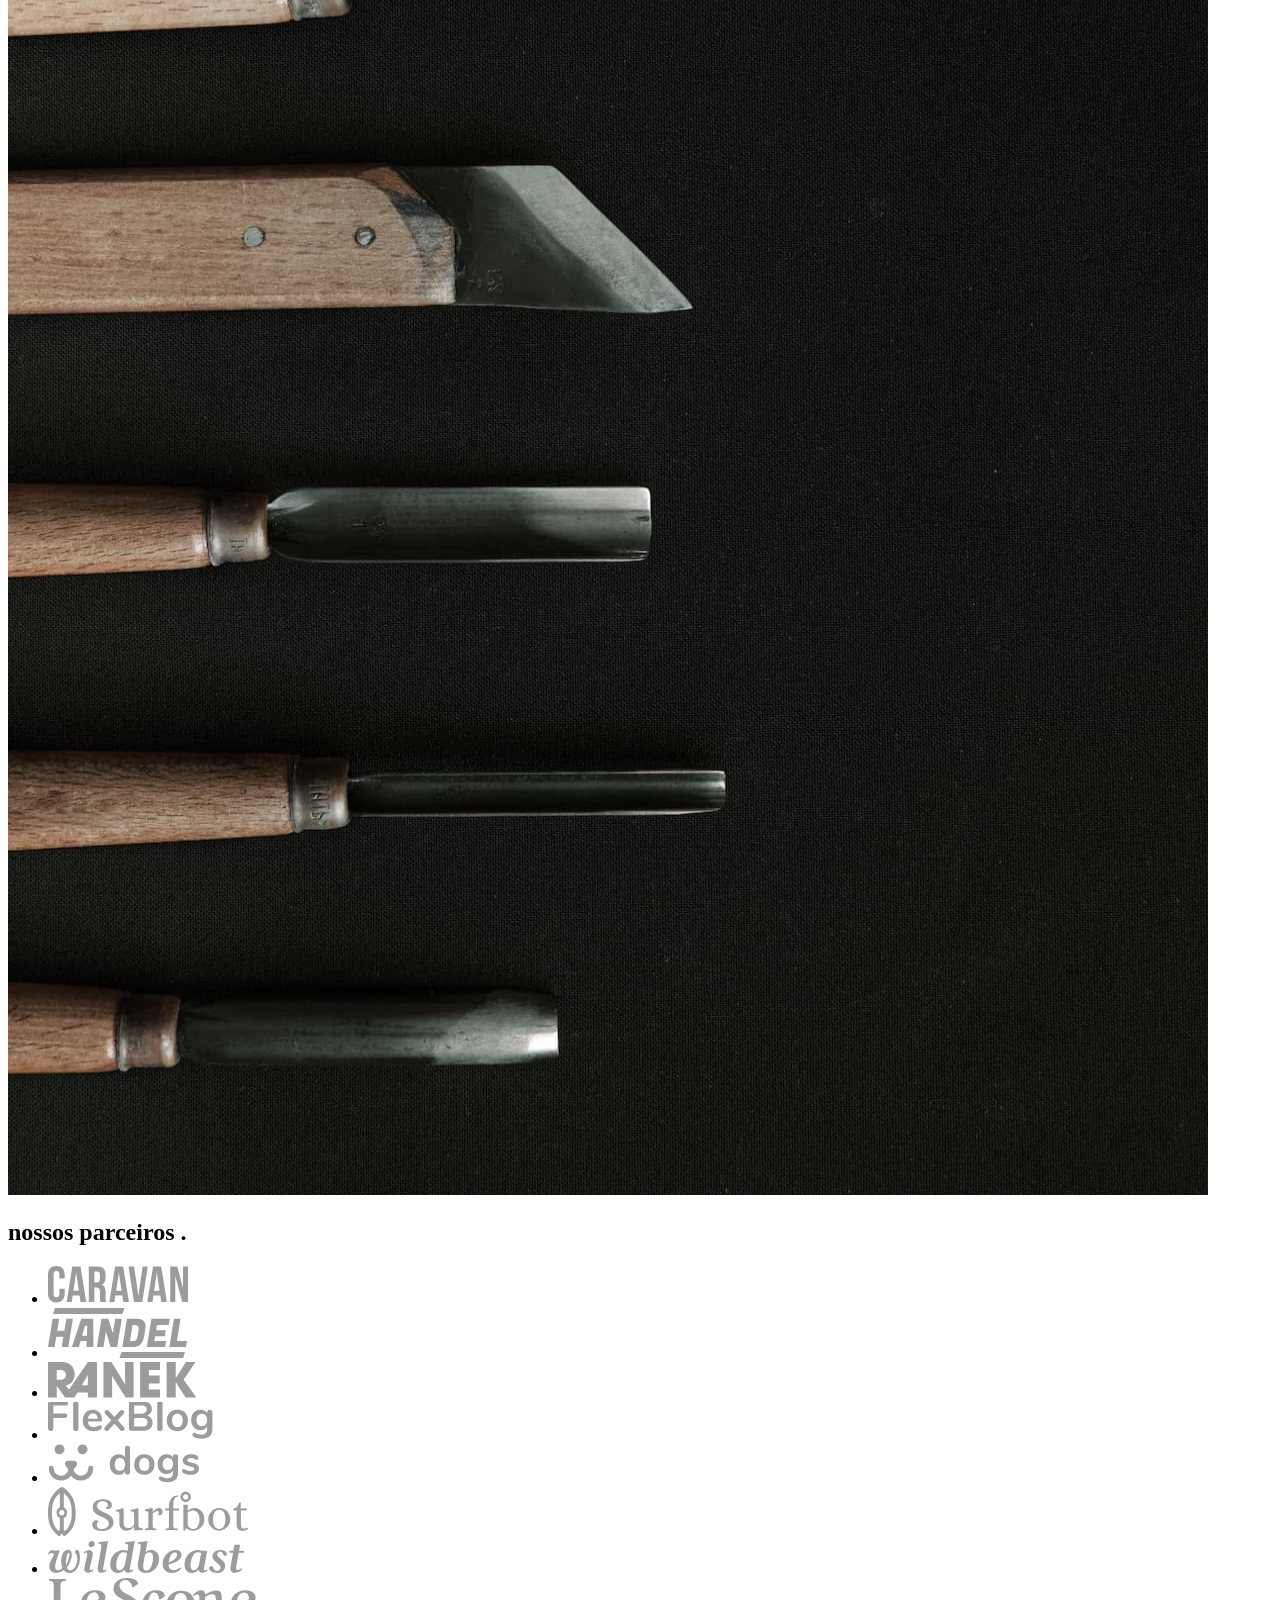
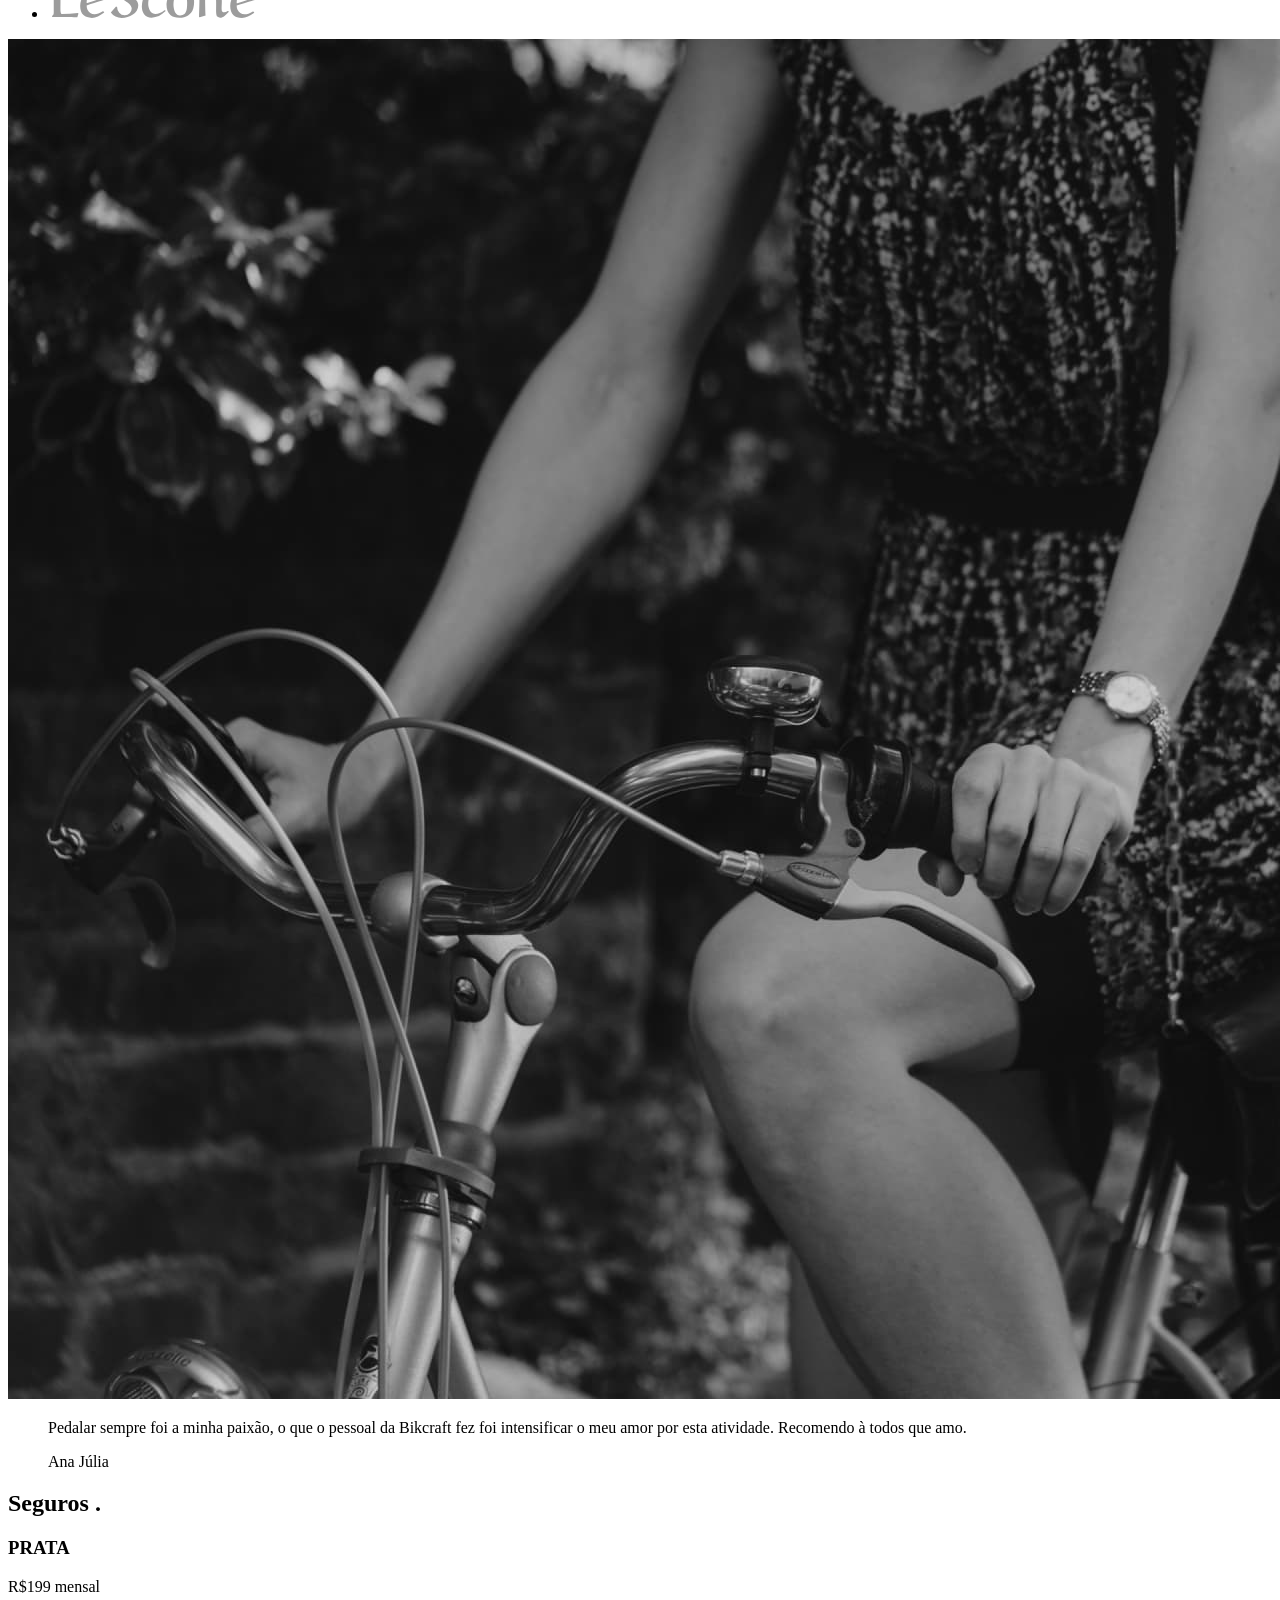
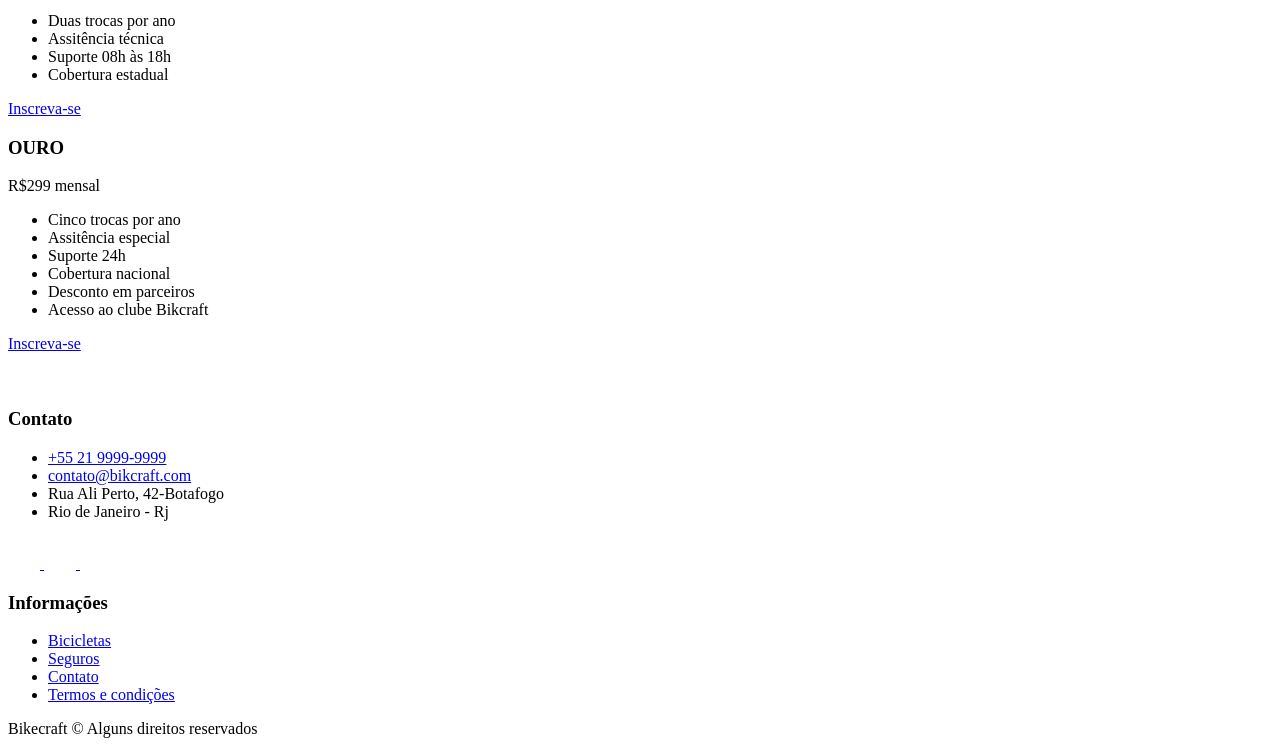
==== commit c8a63fae: "otimizacao" ====
--- a/index.html
+++ b/index.html
@@ -1,21 +1,30 @@
 <!DOCTYPE html>
-<html lang="pt-br">
+<html lang="pt-br" >
 
 <head>
   <meta charset="UTF-8">
   <meta name="viewport" content="width=device-width, initial-scale=1.0">
   <meta name="description" content="Bicicletas elétricas de alta precisão e qualidade,  feitas sob medida para o cliente. Explore o mundo na sua velocidade com a Bikcraft">
   <title>Bikcraft - Bicicletas Elétricas</title>
-  <link rel="preload" href="./css/style.css" as="style">
-  <link rel="stylesheet" href="./css/style.css">
-  <link rel="preconnect" href="https://fonts.googleapis.com">
+
+  <link rel="icon" href="./favicon.svg" type="image/svg+xml">
+  <link rel="preload" href="./css/style.min.css" as="style">
+  <link rel="stylesheet" href="./css/style.min.css">
+  
+   <link rel="preconnect" href="https://fonts.googleapis.com">
   <link rel="preconnect" href="https://fonts.gstatic.com" crossorigin>
   <link href="https://fonts.googleapis.com/css2?family=Poppins:wght@400;600&family=Roboto:wdth,wght@400;500&display=swap" rel="stylesheet"> 
   <link rel="preconnect" href="https://fonts.googleapis.com">
   <link rel="preconnect" href="https://fonts.gstatic.com" crossorigin>
   <link href="https://fonts.googleapis.com/css2?family=Merriweather:ital,opsz,wght@1,18..144,900&display=swap" rel="stylesheet">
 
+  <script> document.documentElement.classList.add('js') </script>
+
+
+
+
 </head>
+
 
 <body>
   <header class="header-bg">
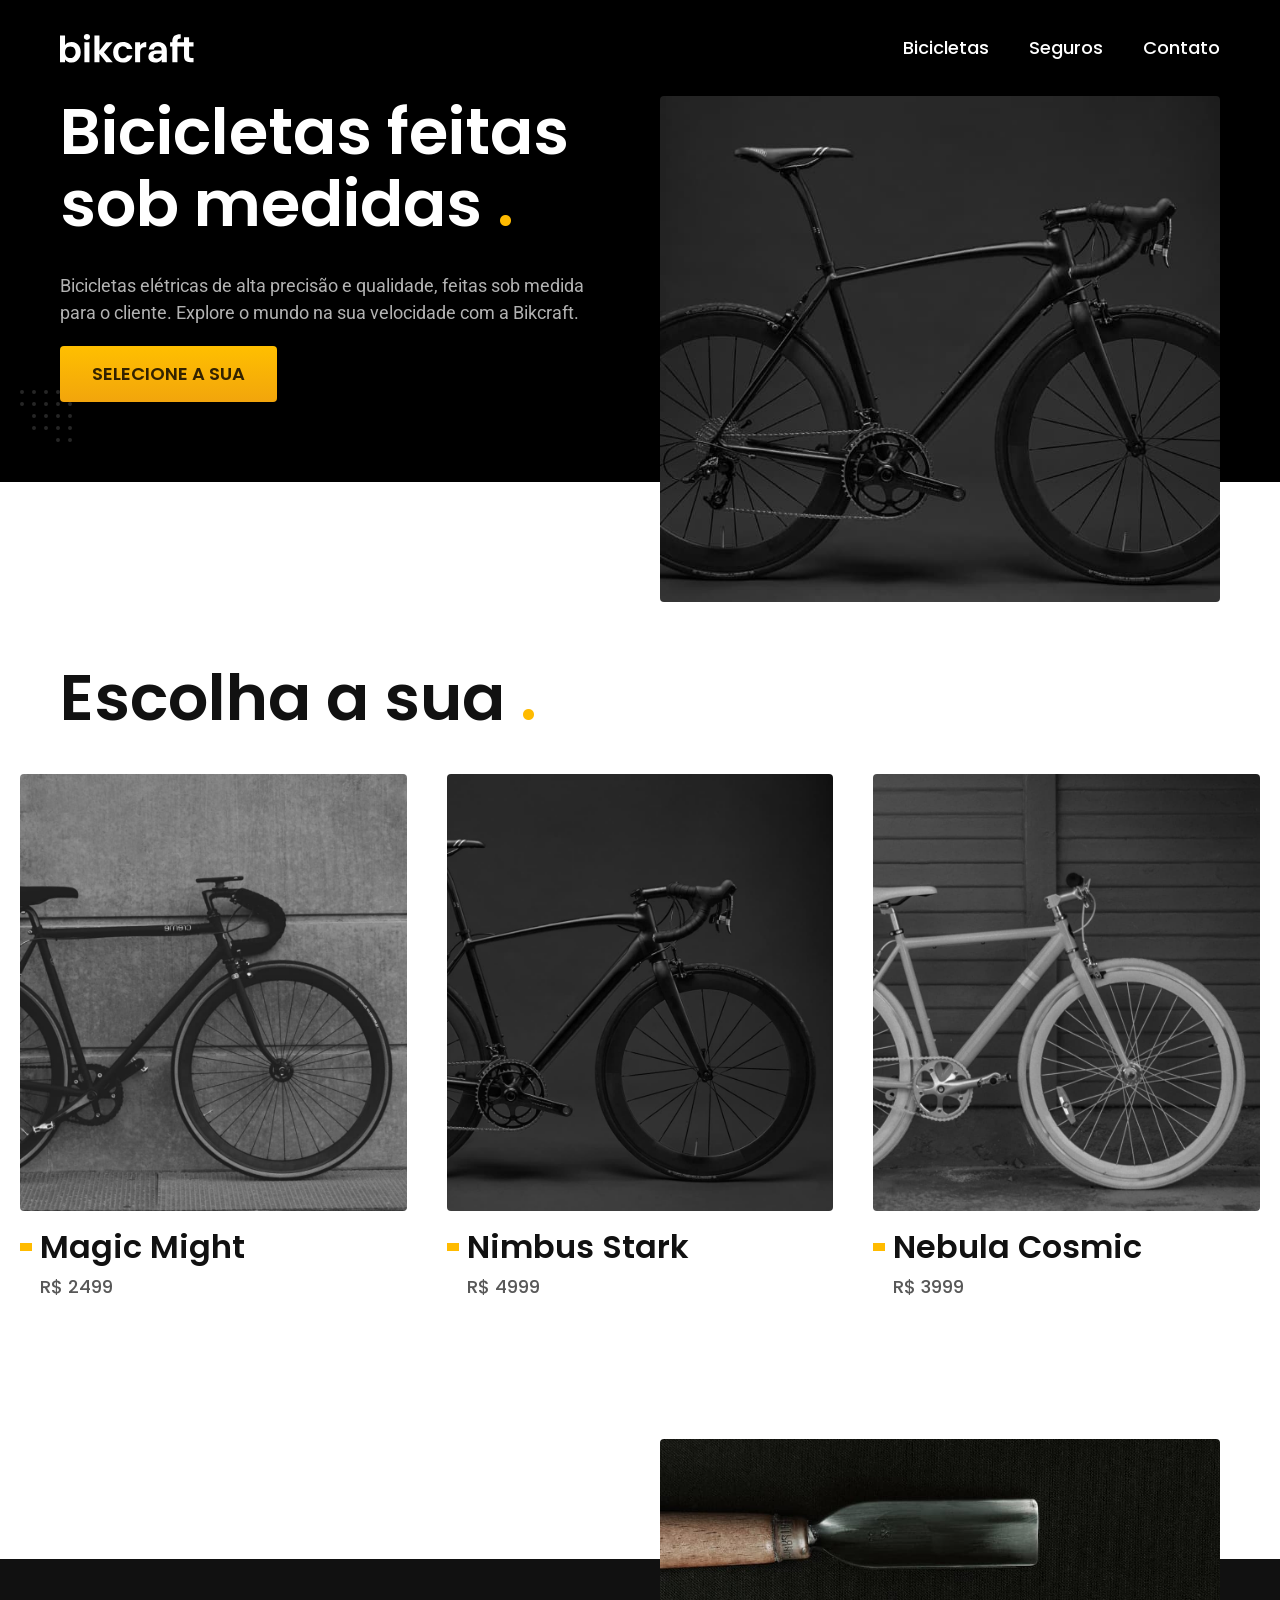
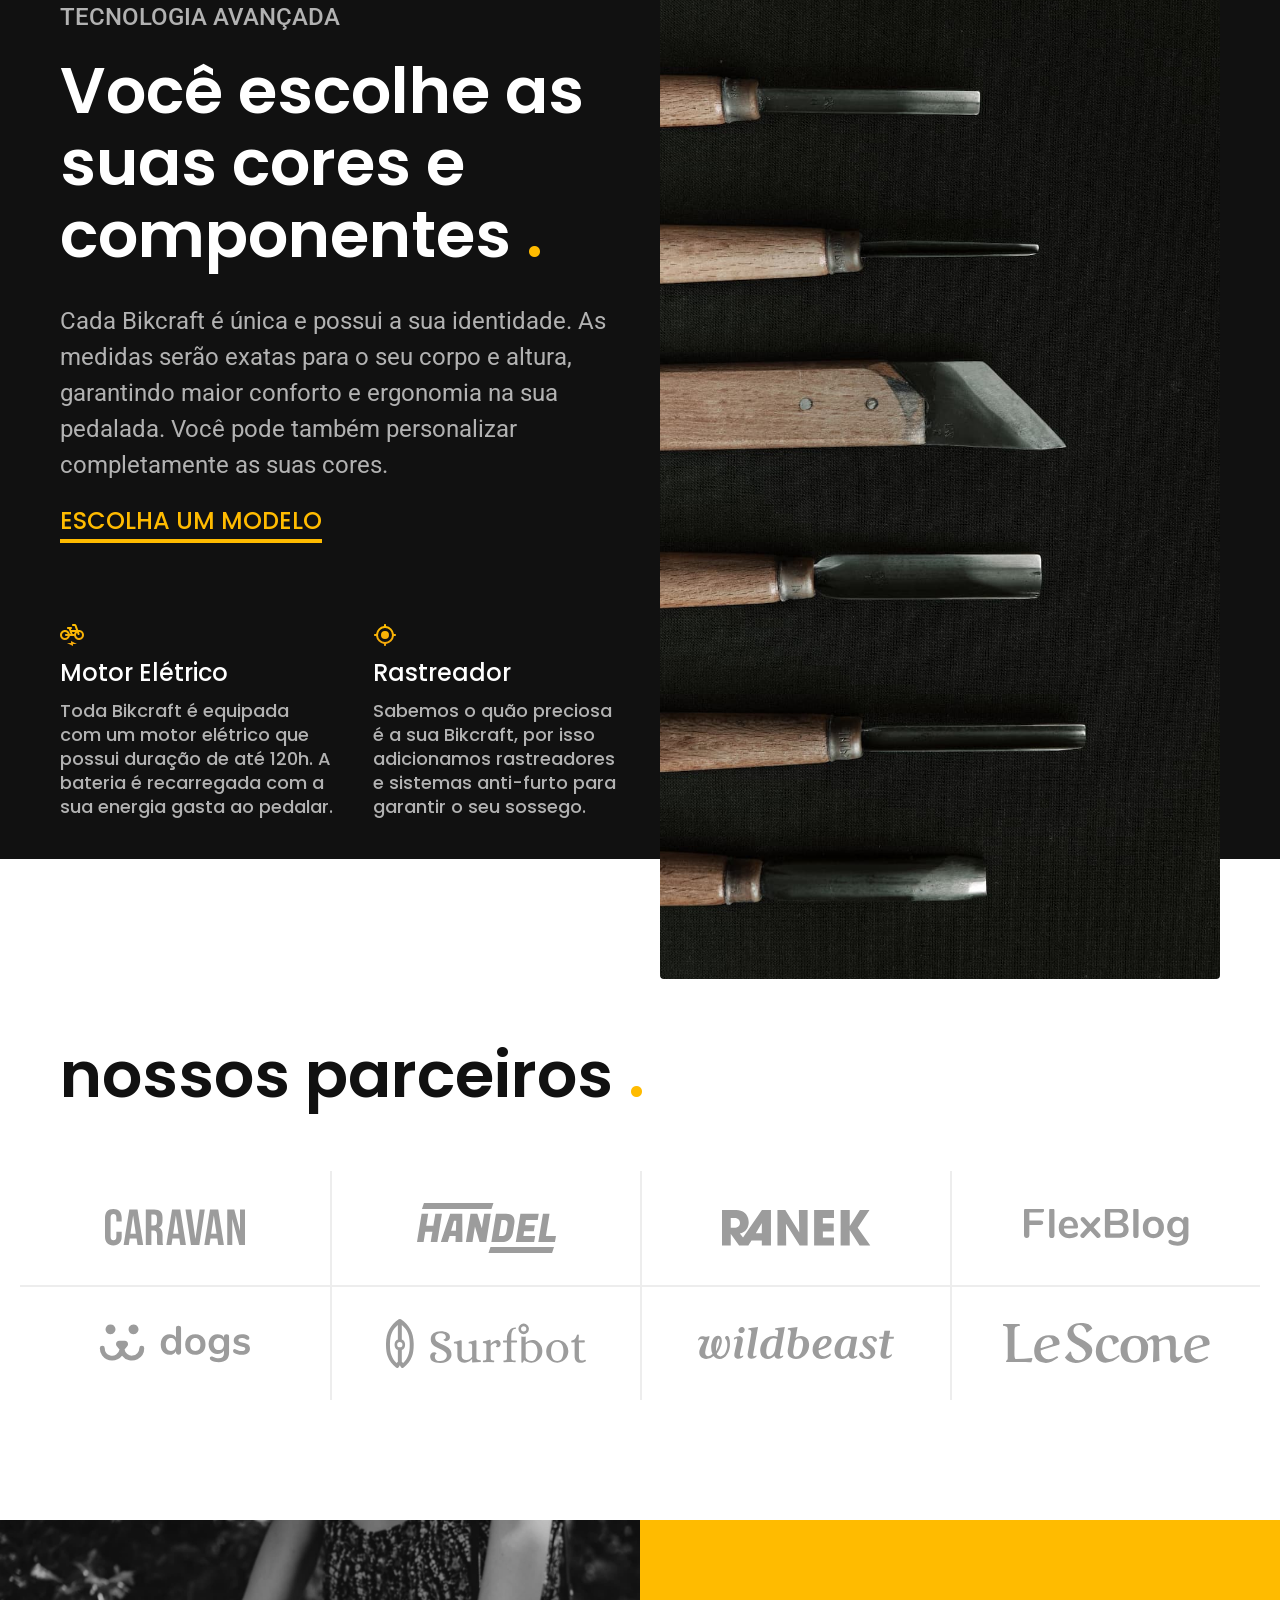
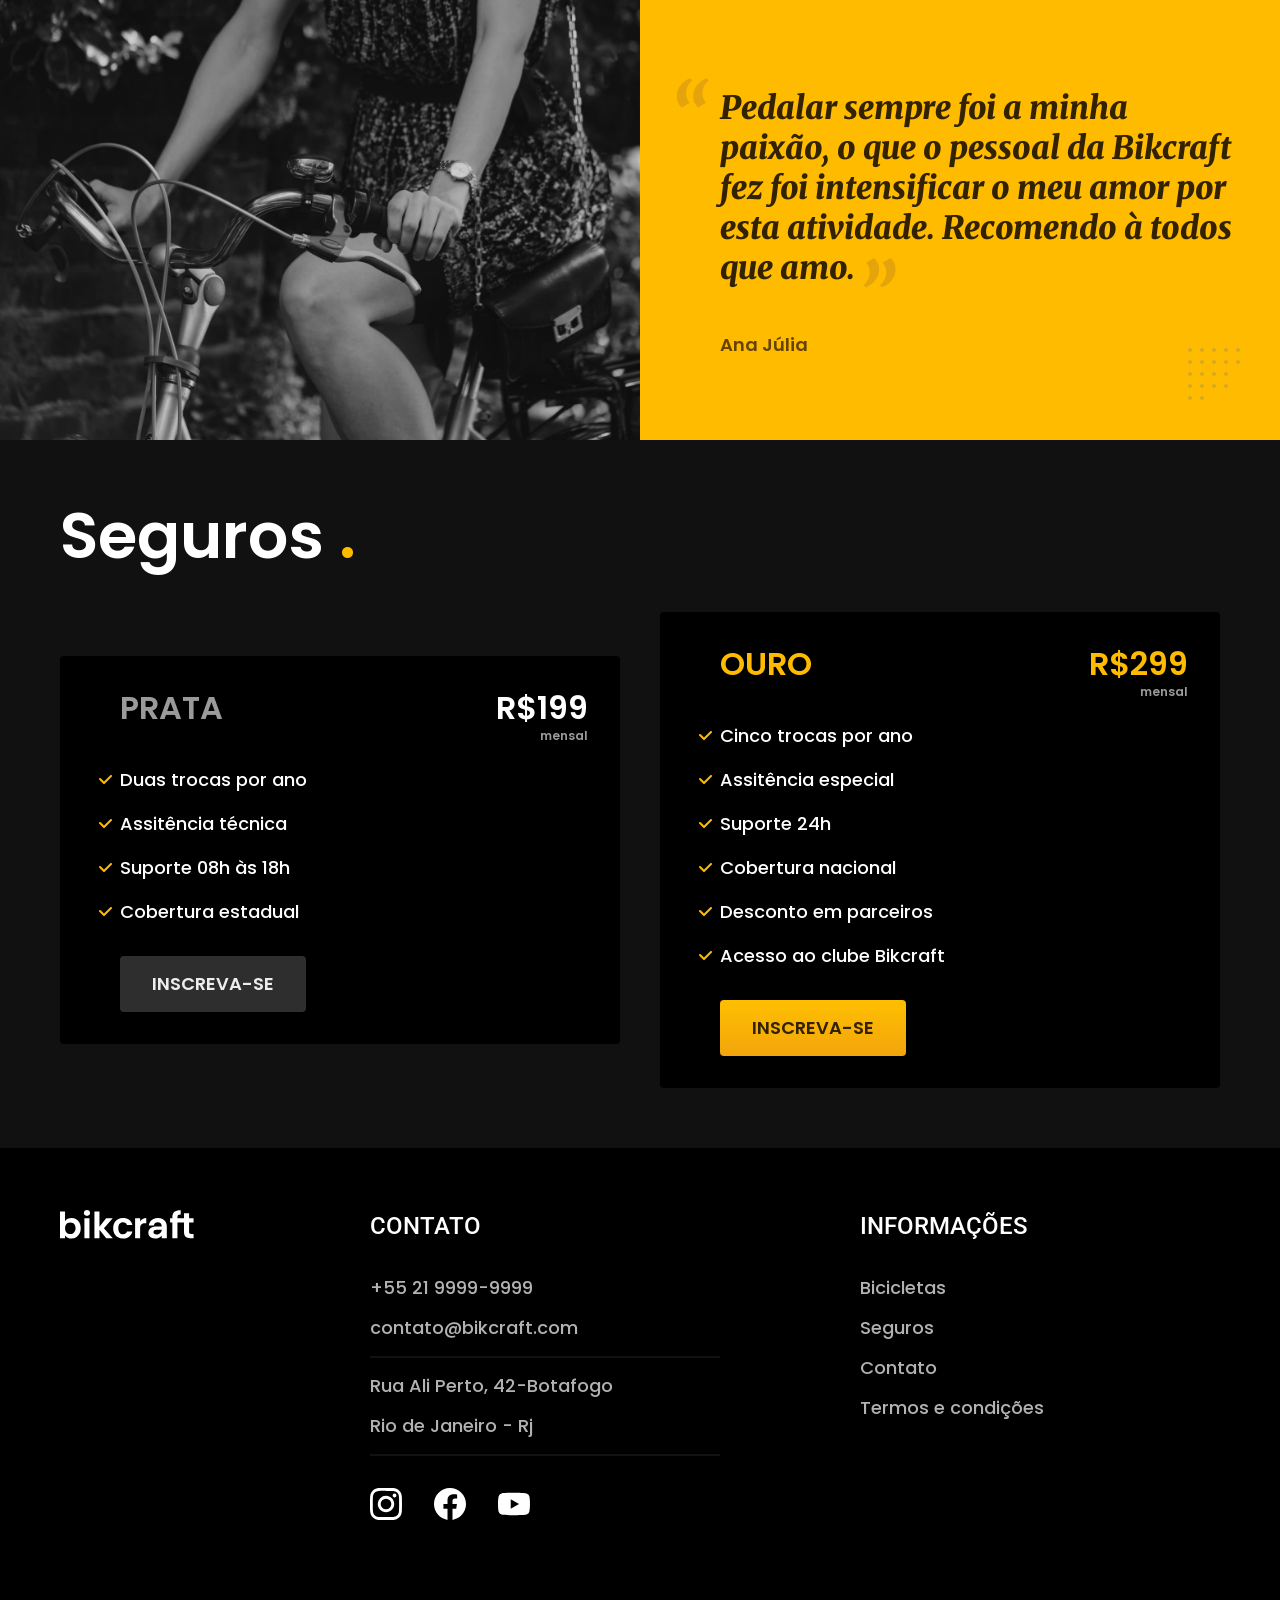
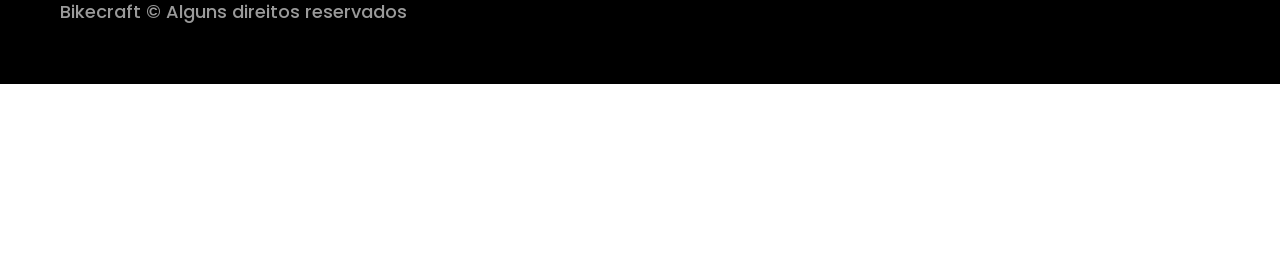
==== commit d6014ff9: "atualizacao" ====
--- a/index.html
+++ b/index.html
@@ -7,11 +7,13 @@
   <meta name="description" content="Bicicletas elétricas de alta precisão e qualidade,  feitas sob medida para o cliente. Explore o mundo na sua velocidade com a Bikcraft">
   <title>Bikcraft - Bicicletas Elétricas</title>
 
-  <link rel="icon" href="./favicon.svg" type="image/svg+xml">
+  <link rel="icon" href="../favicon.svg" type="image/svg+xml">
   <link rel="preload" href="./css/style.min.css" as="style">
   <link rel="stylesheet" href="./css/style.min.css">
+  <link rel="stylesheet" href="./css/style.css">
+
   
-   <link rel="preconnect" href="https://fonts.googleapis.com">
+  <link rel="preconnect" href="https://fonts.googleapis.com">
   <link rel="preconnect" href="https://fonts.gstatic.com" crossorigin>
   <link href="https://fonts.googleapis.com/css2?family=Poppins:wght@400;600&family=Roboto:wdth,wght@400;500&display=swap" rel="stylesheet"> 
   <link rel="preconnect" href="https://fonts.googleapis.com">
--- a/css/style.css
+++ b/css/style.css
@@ -0,0 +1,41 @@
+@import url(./utilidades/tipografia.css);
+@import url(./utilidades/cores.css);
+@import url(./utilidades/animacao.css);
+
+/*global */
+@import url(./global/global.css);
+@import url(./global/header.css);
+@import url(./global/footer.css);
+
+/*utilidades*/
+@import url(./utilidades/componentes.css);
+@import url(./utilidades/formulario.css);
+
+/*home*/
+@import url(./home/introducao.css);
+@import url(./home/tecnologia.css);
+@import url(./home/parceiros.css);
+@import url(./home/depoimento.css);
+
+/*bicicletas*/
+@import url(./bicicletas/bicicletas-lista.css);
+@import url(./bicicletas/bicicletas.css);
+
+/*bicicleta*/
+@import url(./bicicleta/bicicleta.css);
+@import url(./bicicleta/seguro.css);
+
+/*seguros*/
+@import url(./seguros/seguros.css);
+@import url(./seguros/vantagens.css);
+@import url(./seguros/perguntas.css);
+
+/*contato */
+@import url(./contato/contato.css);
+@import url(./contato/lojas.css);
+
+/*orcamento */
+@import url(./orcamento/orcamento.css);
+
+/*termos*/
+@import url(./termos/termos.css);
